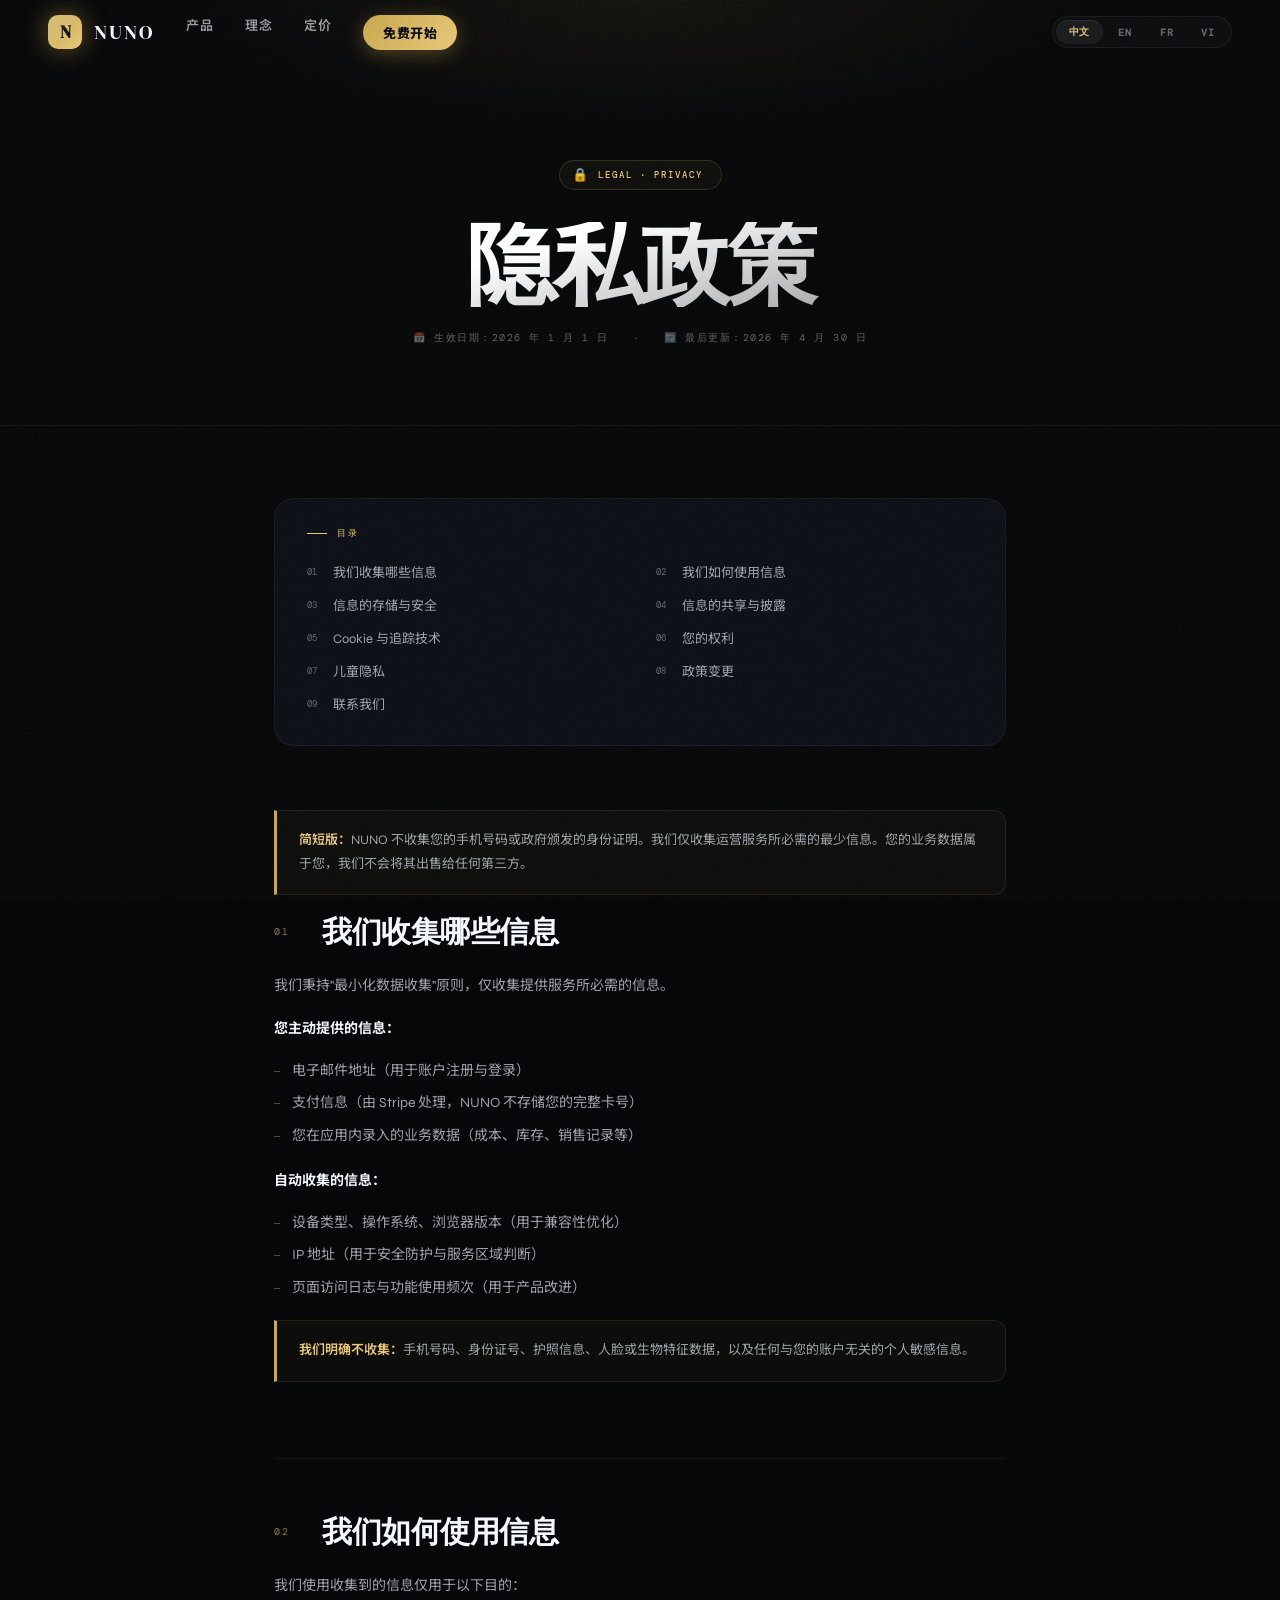
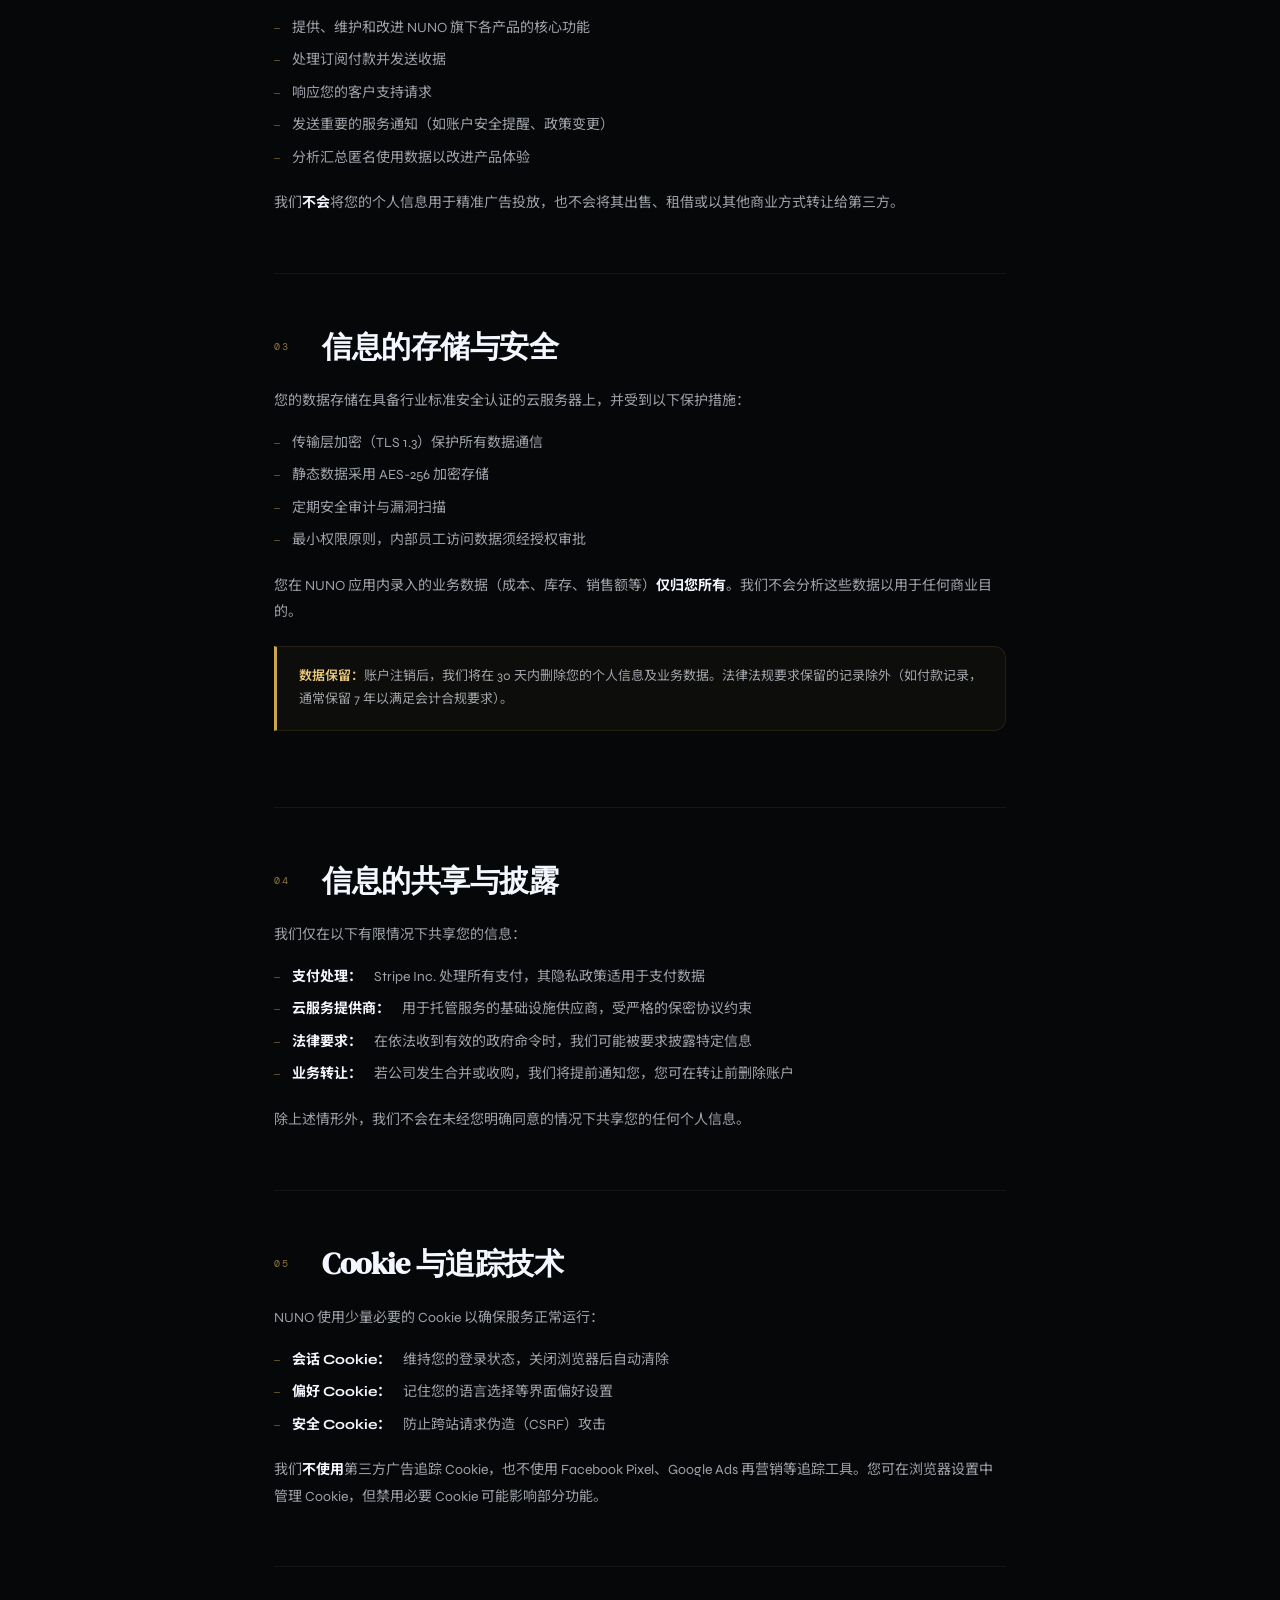
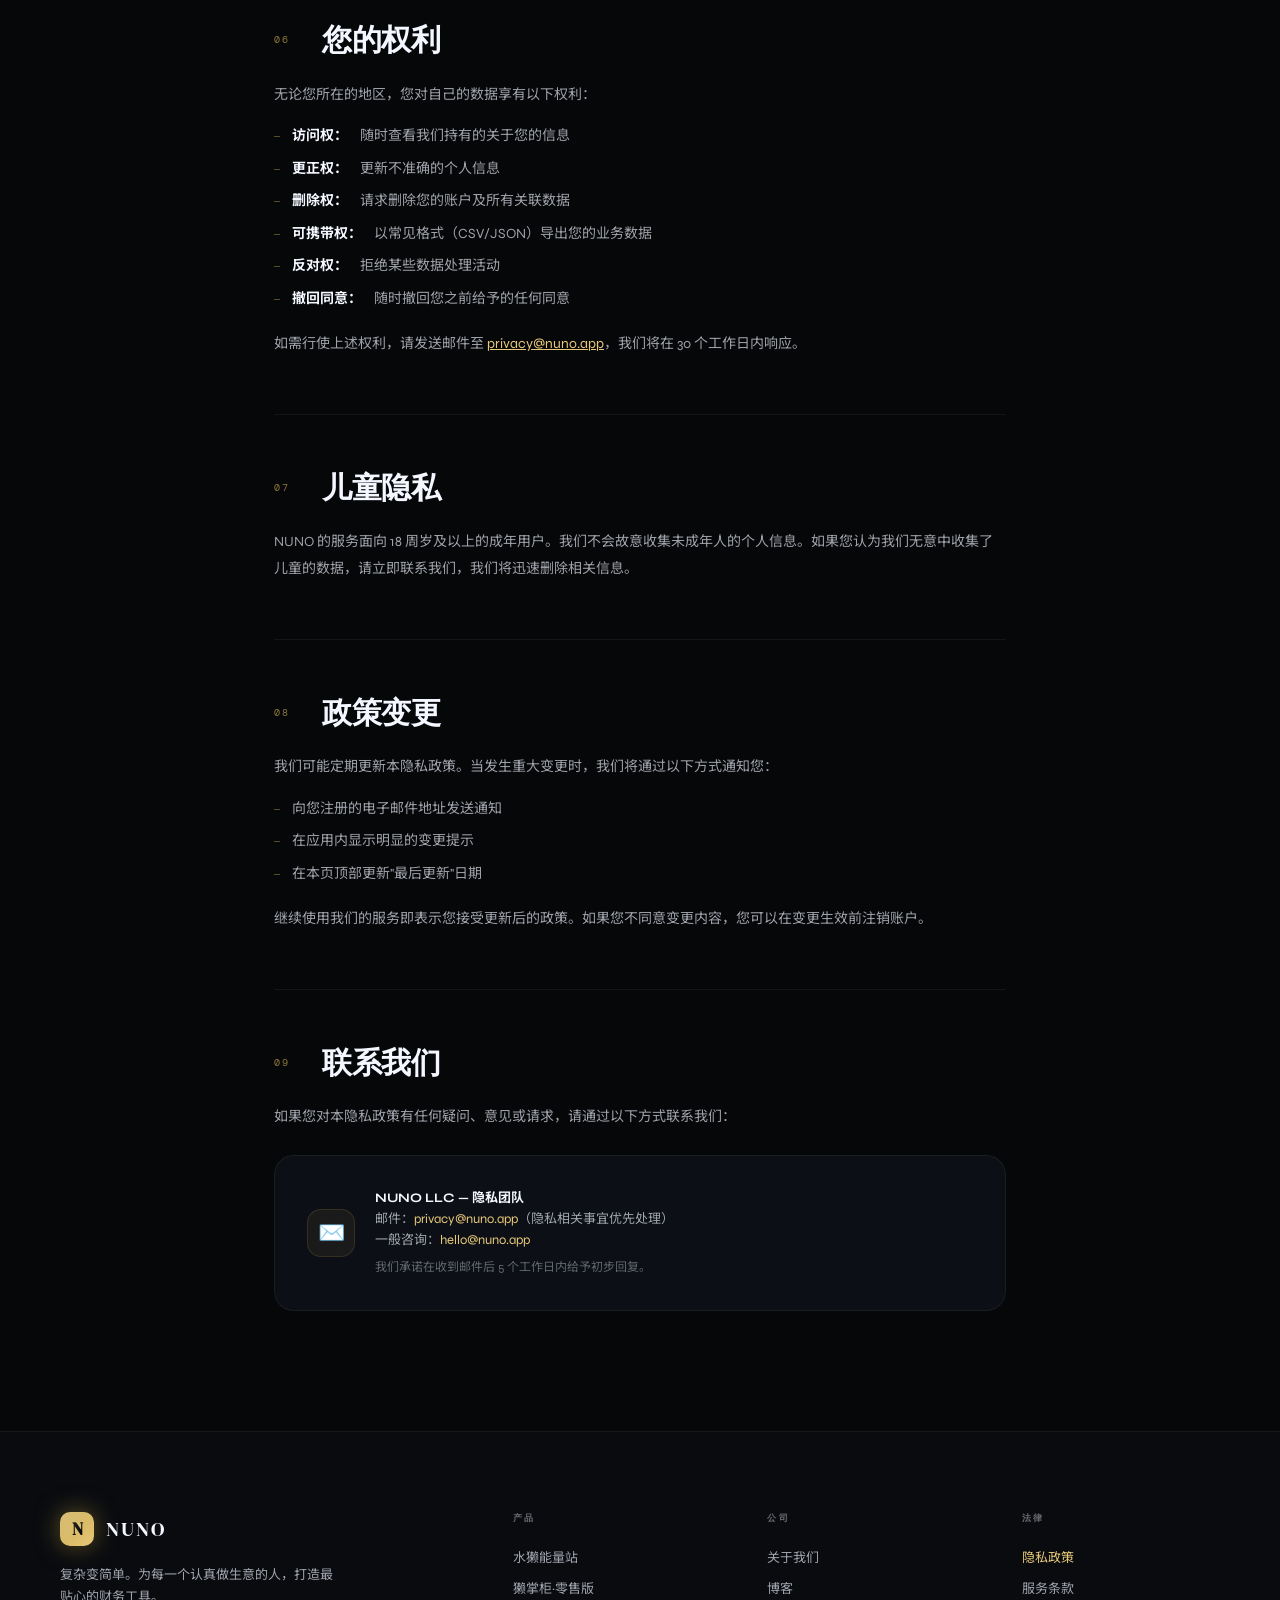
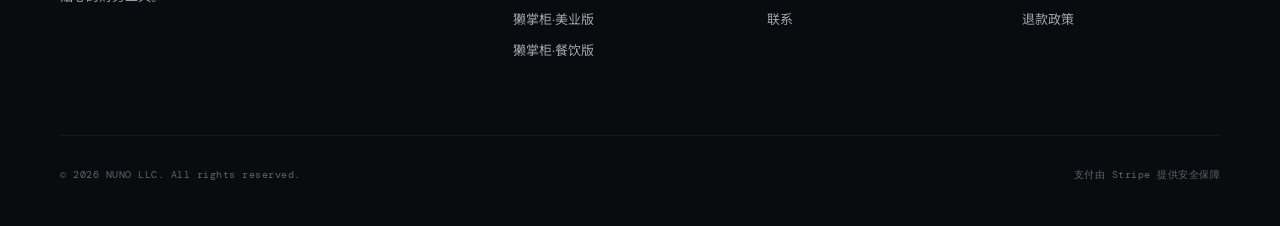
==== privacy.html @ 6b00a636 "Create privacy.html" ====
<!DOCTYPE html>
<html lang="zh">
<head>
<meta charset="UTF-8">
<meta name="viewport" content="width=device-width, initial-scale=1.0">
<title>隐私政策 — NUNO</title>
<link rel="preconnect" href="https://fonts.googleapis.com">
<link href="https://fonts.googleapis.com/css2?family=DM+Serif+Display:ital@0;1&family=DM+Mono:wght@300;400;500&family=Syne:wght@400;500;600;700;800&family=Noto+Sans+SC:wght@300;400;700&display=swap" rel="stylesheet">
<link rel="stylesheet" href="nuno.css">
<style>
/* ── 法律页专属样式 ── */
.legal-hero {
  padding: 160px 24px 80px;
  text-align: center;
  position: relative;
  overflow: hidden;
  border-bottom: 1px solid var(--border);
}
.legal-hero::before {
  content: '';
  position: absolute; inset: 0;
  background:
    radial-gradient(ellipse 60% 50% at 50% 0%, rgba(201,168,76,0.07) 0%, transparent 60%);
  pointer-events: none;
}
.legal-hero-grid {
  position: absolute; inset: 0;
  background-image:
    linear-gradient(rgba(255,255,255,0.010) 1px, transparent 1px),
    linear-gradient(90deg, rgba(255,255,255,0.010) 1px, transparent 1px);
  background-size: 72px 72px;
  mask-image: radial-gradient(ellipse 70% 80% at 50% 0%, black 0%, transparent 100%);
}
.legal-eyebrow {
  display: inline-flex; align-items: center; gap: 10px;
  border: 1px solid rgba(201,168,76,0.2);
  background: rgba(201,168,76,0.05);
  border-radius: 40px;
  padding: 6px 18px 6px 12px;
  margin-bottom: 32px;
  position: relative; z-index: 2;
  backdrop-filter: blur(12px);
}
.legal-eyebrow-icon {
  font-size: 13px;
}
.legal-eyebrow-text {
  font-family: var(--font-mono); font-size: 9px;
  font-weight: 500; letter-spacing: 2px;
  text-transform: uppercase; color: var(--gold2);
}
.legal-hero h1 {
  font-family: var(--font-display);
  font-size: clamp(48px, 7vw, 96px);
  line-height: 0.95; letter-spacing: -3px;
  margin-bottom: 24px;
  background: linear-gradient(165deg, #fff 40%, rgba(255,255,255,0.38));
  -webkit-background-clip: text;
  -webkit-text-fill-color: transparent;
  background-clip: text;
  position: relative; z-index: 2;
}
.legal-hero-meta {
  display: flex; align-items: center; justify-content: center; gap: 24px;
  font-family: var(--font-mono); font-size: 10px;
  color: var(--text3); letter-spacing: 1.5px;
  position: relative; z-index: 2;
}
.legal-hero-meta span { display: flex; align-items: center; gap: 6px; }

/* ── 内容区 ── */
.legal-body {
  max-width: 780px; margin: 0 auto;
  padding: 72px 24px 120px;
}

/* 目录 */
.toc {
  background: var(--bg3);
  border: 1px solid var(--border);
  border-radius: 20px;
  padding: 28px 32px;
  margin-bottom: 64px;
}
.toc-title {
  font-family: var(--font-mono); font-size: 9px;
  letter-spacing: 2px; text-transform: uppercase;
  color: var(--gold2); margin-bottom: 18px;
  display: flex; align-items: center; gap: 10px;
}
.toc-title::before {
  content: ''; width: 20px; height: 1px;
  background: var(--gold2);
}
.toc-list {
  list-style: none;
  display: grid; grid-template-columns: 1fr 1fr;
  gap: 6px 32px;
}
.toc-list li a {
  color: var(--text2); text-decoration: none;
  font-size: 13px; font-weight: 400;
  display: flex; align-items: center; gap: 8px;
  padding: 4px 0;
  transition: color 0.2s;
}
.toc-list li a:hover { color: var(--gold2); }
.toc-num {
  font-family: var(--font-mono); font-size: 9px;
  color: var(--text3); width: 18px; flex-shrink: 0;
}

/* 条款块 */
.legal-section {
  margin-bottom: 56px;
  padding-bottom: 56px;
  border-bottom: 1px solid var(--border);
}
.legal-section:last-child {
  border-bottom: none; margin-bottom: 0; padding-bottom: 0;
}
.legal-section-header {
  display: flex; align-items: flex-start; gap: 20px;
  margin-bottom: 24px;
}
.section-num {
  font-family: var(--font-mono); font-size: 10px;
  color: var(--gold); opacity: 0.7; letter-spacing: 2px;
  padding-top: 10px; flex-shrink: 0; width: 28px;
}
.legal-section h2 {
  font-family: var(--font-display);
  font-size: clamp(22px, 2.8vw, 30px);
  line-height: 1.15; color: var(--text);
  letter-spacing: -0.5px;
}
.legal-section p {
  font-size: 14px; color: var(--text2);
  line-height: 1.9; margin-bottom: 16px;
  font-weight: 400;
}
.legal-section p:last-child { margin-bottom: 0; }
.legal-section ul {
  list-style: none; margin: 14px 0 20px;
  display: flex; flex-direction: column; gap: 8px;
}
.legal-section ul li {
  font-size: 14px; color: var(--text2);
  line-height: 1.75;
  display: flex; align-items: flex-start; gap: 12px;
}
.legal-section ul li::before {
  content: '—'; color: var(--gold); opacity: 0.55;
  font-family: var(--font-mono); font-size: 10px;
  flex-shrink: 0; margin-top: 4px;
}

/* 高亮块 */
.legal-highlight {
  background: rgba(201,168,76,0.04);
  border: 1px solid rgba(201,168,76,0.12);
  border-left: 3px solid var(--gold);
  border-radius: 0 12px 12px 0;
  padding: 18px 22px;
  margin: 20px 0;
}
.legal-highlight p {
  font-size: 13px; color: var(--text2);
  line-height: 1.8; margin: 0;
}
.legal-highlight strong { color: var(--gold2); font-weight: 600; }

/* 联系块 */
.legal-contact-card {
  background: var(--bg3);
  border: 1px solid var(--border);
  border-radius: 20px;
  padding: 32px;
  margin-top: 24px;
  display: flex; align-items: center; gap: 20px;
}
.legal-contact-icon {
  width: 48px; height: 48px; border-radius: 14px;
  background: rgba(201,168,76,0.08);
  border: 1px solid rgba(201,168,76,0.15);
  display: flex; align-items: center; justify-content: center;
  font-size: 22px; flex-shrink: 0;
}
.legal-contact-info p { font-size: 13px; color: var(--text2); line-height: 1.6; margin: 0; }
.legal-contact-info a { color: var(--gold2); text-decoration: none; }
.legal-contact-info a:hover { text-decoration: underline; }

@media (max-width: 600px) {
  .toc-list { grid-template-columns: 1fr; }
  .legal-contact-card { flex-direction: column; }
}
</style>
</head>
<body>

<div class="cursor" id="cursor"></div>
<div class="cursor-ring" id="cursorRing"></div>
<div class="scroll-line" id="scrollLine"></div>

<!-- NAV -->
<nav class="nav" id="mainNav">
  <a href="index.html" class="nav-logo">
    <div class="nav-logo-mark">N</div>
    <span class="nav-logo-text">NUNO</span>
  </a>
  <div class="nav-links">
    <a href="index.html#apps">产品</a>
    <a href="index.html#why">理念</a>
    <a href="index.html#pricing">定价</a>
    <a href="index.html#pricing" class="nav-cta-link">免费开始</a>
  </div>
  <div class="lang-switcher">
    <button class="lang-btn active" onclick="setLang('zh')">中文</button>
    <button class="lang-btn" onclick="setLang('en')">EN</button>
    <button class="lang-btn" onclick="setLang('fr')">FR</button>
    <button class="lang-btn" onclick="setLang('vi')">VI</button>
  </div>
</nav>

<!-- HERO -->
<div class="legal-hero">
  <div class="legal-hero-grid"></div>
  <div class="legal-eyebrow">
    <span class="legal-eyebrow-icon">🔒</span>
    <span class="legal-eyebrow-text">Legal · Privacy</span>
  </div>
  <h1>隐私政策</h1>
  <div class="legal-hero-meta">
    <span>📅 生效日期：2026 年 1 月 1 日</span>
    <span>·</span>
    <span>🔄 最后更新：2026 年 4 月 30 日</span>
  </div>
</div>

<!-- BODY -->
<div class="legal-body">

  <!-- TOC -->
  <div class="toc">
    <div class="toc-title">目录</div>
    <ol class="toc-list">
      <li><a href="#s1"><span class="toc-num">01</span>我们收集哪些信息</a></li>
      <li><a href="#s2"><span class="toc-num">02</span>我们如何使用信息</a></li>
      <li><a href="#s3"><span class="toc-num">03</span>信息的存储与安全</a></li>
      <li><a href="#s4"><span class="toc-num">04</span>信息的共享与披露</a></li>
      <li><a href="#s5"><span class="toc-num">05</span>Cookie 与追踪技术</a></li>
      <li><a href="#s6"><span class="toc-num">06</span>您的权利</a></li>
      <li><a href="#s7"><span class="toc-num">07</span>儿童隐私</a></li>
      <li><a href="#s8"><span class="toc-num">08</span>政策变更</a></li>
      <li><a href="#s9"><span class="toc-num">09</span>联系我们</a></li>
    </ol>
  </div>

  <div class="legal-highlight">
    <p><strong>简短版：</strong>NUNO 不收集您的手机号码或政府颁发的身份证明。我们仅收集运营服务所必需的最少信息。您的业务数据属于您，我们不会将其出售给任何第三方。</p>
  </div>

  <!-- 1 -->
  <div class="legal-section" id="s1">
    <div class="legal-section-header">
      <span class="section-num">01</span>
      <h2>我们收集哪些信息</h2>
    </div>
    <p>我们秉持"最小化数据收集"原则，仅收集提供服务所必需的信息。</p>
    <p><strong style="color:var(--text);">您主动提供的信息：</strong></p>
    <ul>
      <li>电子邮件地址（用于账户注册与登录）</li>
      <li>支付信息（由 Stripe 处理，NUNO 不存储您的完整卡号）</li>
      <li>您在应用内录入的业务数据（成本、库存、销售记录等）</li>
    </ul>
    <p><strong style="color:var(--text);">自动收集的信息：</strong></p>
    <ul>
      <li>设备类型、操作系统、浏览器版本（用于兼容性优化）</li>
      <li>IP 地址（用于安全防护与服务区域判断）</li>
      <li>页面访问日志与功能使用频次（用于产品改进）</li>
    </ul>
    <div class="legal-highlight">
      <p><strong>我们明确不收集：</strong>手机号码、身份证号、护照信息、人脸或生物特征数据，以及任何与您的账户无关的个人敏感信息。</p>
    </div>
  </div>

  <!-- 2 -->
  <div class="legal-section" id="s2">
    <div class="legal-section-header">
      <span class="section-num">02</span>
      <h2>我们如何使用信息</h2>
    </div>
    <p>我们使用收集到的信息仅用于以下目的：</p>
    <ul>
      <li>提供、维护和改进 NUNO 旗下各产品的核心功能</li>
      <li>处理订阅付款并发送收据</li>
      <li>响应您的客户支持请求</li>
      <li>发送重要的服务通知（如账户安全提醒、政策变更）</li>
      <li>分析汇总匿名使用数据以改进产品体验</li>
    </ul>
    <p>我们<strong style="color:var(--text);">不会</strong>将您的个人信息用于精准广告投放，也不会将其出售、租借或以其他商业方式转让给第三方。</p>
  </div>

  <!-- 3 -->
  <div class="legal-section" id="s3">
    <div class="legal-section-header">
      <span class="section-num">03</span>
      <h2>信息的存储与安全</h2>
    </div>
    <p>您的数据存储在具备行业标准安全认证的云服务器上，并受到以下保护措施：</p>
    <ul>
      <li>传输层加密（TLS 1.3）保护所有数据通信</li>
      <li>静态数据采用 AES-256 加密存储</li>
      <li>定期安全审计与漏洞扫描</li>
      <li>最小权限原则，内部员工访问数据须经授权审批</li>
    </ul>
    <p>您在 NUNO 应用内录入的业务数据（成本、库存、销售额等）<strong style="color:var(--text);">仅归您所有</strong>。我们不会分析这些数据以用于任何商业目的。</p>
    <div class="legal-highlight">
      <p><strong>数据保留：</strong>账户注销后，我们将在 30 天内删除您的个人信息及业务数据。法律法规要求保留的记录除外（如付款记录，通常保留 7 年以满足会计合规要求）。</p>
    </div>
  </div>

  <!-- 4 -->
  <div class="legal-section" id="s4">
    <div class="legal-section-header">
      <span class="section-num">04</span>
      <h2>信息的共享与披露</h2>
    </div>
    <p>我们仅在以下有限情况下共享您的信息：</p>
    <ul>
      <li><strong style="color:var(--text);">支付处理：</strong>Stripe Inc. 处理所有支付，其隐私政策适用于支付数据</li>
      <li><strong style="color:var(--text);">云服务提供商：</strong>用于托管服务的基础设施供应商，受严格的保密协议约束</li>
      <li><strong style="color:var(--text);">法律要求：</strong>在依法收到有效的政府命令时，我们可能被要求披露特定信息</li>
      <li><strong style="color:var(--text);">业务转让：</strong>若公司发生合并或收购，我们将提前通知您，您可在转让前删除账户</li>
    </ul>
    <p>除上述情形外，我们不会在未经您明确同意的情况下共享您的任何个人信息。</p>
  </div>

  <!-- 5 -->
  <div class="legal-section" id="s5">
    <div class="legal-section-header">
      <span class="section-num">05</span>
      <h2>Cookie 与追踪技术</h2>
    </div>
    <p>NUNO 使用少量必要的 Cookie 以确保服务正常运行：</p>
    <ul>
      <li><strong style="color:var(--text);">会话 Cookie：</strong>维持您的登录状态，关闭浏览器后自动清除</li>
      <li><strong style="color:var(--text);">偏好 Cookie：</strong>记住您的语言选择等界面偏好设置</li>
      <li><strong style="color:var(--text);">安全 Cookie：</strong>防止跨站请求伪造（CSRF）攻击</li>
    </ul>
    <p>我们<strong style="color:var(--text);">不使用</strong>第三方广告追踪 Cookie，也不使用 Facebook Pixel、Google Ads 再营销等追踪工具。您可在浏览器设置中管理 Cookie，但禁用必要 Cookie 可能影响部分功能。</p>
  </div>

  <!-- 6 -->
  <div class="legal-section" id="s6">
    <div class="legal-section-header">
      <span class="section-num">06</span>
      <h2>您的权利</h2>
    </div>
    <p>无论您所在的地区，您对自己的数据享有以下权利：</p>
    <ul>
      <li><strong style="color:var(--text);">访问权：</strong>随时查看我们持有的关于您的信息</li>
      <li><strong style="color:var(--text);">更正权：</strong>更新不准确的个人信息</li>
      <li><strong style="color:var(--text);">删除权：</strong>请求删除您的账户及所有关联数据</li>
      <li><strong style="color:var(--text);">可携带权：</strong>以常见格式（CSV/JSON）导出您的业务数据</li>
      <li><strong style="color:var(--text);">反对权：</strong>拒绝某些数据处理活动</li>
      <li><strong style="color:var(--text);">撤回同意：</strong>随时撤回您之前给予的任何同意</li>
    </ul>
    <p>如需行使上述权利，请发送邮件至 <a href="mailto:privacy@nuno.app" style="color:var(--gold2);">privacy@nuno.app</a>，我们将在 30 个工作日内响应。</p>
  </div>

  <!-- 7 -->
  <div class="legal-section" id="s7">
    <div class="legal-section-header">
      <span class="section-num">07</span>
      <h2>儿童隐私</h2>
    </div>
    <p>NUNO 的服务面向 18 周岁及以上的成年用户。我们不会故意收集未成年人的个人信息。如果您认为我们无意中收集了儿童的数据，请立即联系我们，我们将迅速删除相关信息。</p>
  </div>

  <!-- 8 -->
  <div class="legal-section" id="s8">
    <div class="legal-section-header">
      <span class="section-num">08</span>
      <h2>政策变更</h2>
    </div>
    <p>我们可能定期更新本隐私政策。当发生重大变更时，我们将通过以下方式通知您：</p>
    <ul>
      <li>向您注册的电子邮件地址发送通知</li>
      <li>在应用内显示明显的变更提示</li>
      <li>在本页顶部更新"最后更新"日期</li>
    </ul>
    <p>继续使用我们的服务即表示您接受更新后的政策。如果您不同意变更内容，您可以在变更生效前注销账户。</p>
  </div>

  <!-- 9 -->
  <div class="legal-section" id="s9">
    <div class="legal-section-header">
      <span class="section-num">09</span>
      <h2>联系我们</h2>
    </div>
    <p>如果您对本隐私政策有任何疑问、意见或请求，请通过以下方式联系我们：</p>
    <div class="legal-contact-card">
      <div class="legal-contact-icon">✉️</div>
      <div class="legal-contact-info">
        <p><strong style="color:var(--text);">NUNO LLC — 隐私团队</strong></p>
        <p>邮件：<a href="mailto:privacy@nuno.app">privacy@nuno.app</a>（隐私相关事宜优先处理）</p>
        <p>一般咨询：<a href="mailto:hello@nuno.app">hello@nuno.app</a></p>
        <p style="color:var(--text3);font-size:12px;margin-top:8px;">我们承诺在收到邮件后 5 个工作日内给予初步回复。</p>
      </div>
    </div>
  </div>

</div>

<!-- FOOTER -->
<footer>
  <div class="footer-inner">
    <div class="footer-top">
      <div>
        <a href="index.html" class="nav-logo" style="text-decoration:none;">
          <div class="nav-logo-mark">N</div>
          <span class="nav-logo-text">NUNO</span>
        </a>
        <p class="footer-brand-desc">复杂变简单。为每一个认真做生意的人，打造最贴心的财务工具。</p>
      </div>
      <div class="footer-col">
        <h5>产品</h5>
        <a href="#">水獭能量站</a>
        <a href="#">獭掌柜·零售版</a>
        <a href="#">獭掌柜·美业版</a>
        <a href="#">獭掌柜·餐饮版</a>
      </div>
      <div class="footer-col">
        <h5>公司</h5>
        <a href="#">关于我们</a>
        <a href="#">博客</a>
        <a href="#">联系</a>
      </div>
      <div class="footer-col">
        <h5>法律</h5>
        <a href="privacy.html" style="color:var(--gold2);">隐私政策</a>
        <a href="terms.html">服务条款</a>
        <a href="refund.html">退款政策</a>
      </div>
    </div>
    <div class="footer-bottom">
      <span>© 2026 NUNO LLC. All rights reserved.</span>
      <span>支付由 Stripe 提供安全保障</span>
    </div>
  </div>
</footer>

<script src="nuno.js"></script>
</body>
</html>
---- nuno.css ----
/* ═══════════════════════════════════════════════════════
   NUNO — 共享样式表 (nuno.css)
   引用方式: <link rel="stylesheet" href="nuno.css">
═══════════════════════════════════════════════════════ */

/* ─── TOKENS ─── */
:root {
  --bg:      #060709;
  --bg2:     #090B0F;
  --bg3:     #0C0F16;
  --glass:   rgba(255,255,255,0.025);
  --glass2:  rgba(255,255,255,0.055);
  --border:  rgba(255,255,255,0.055);
  --border2: rgba(255,255,255,0.11);
  --text:    #F4F7FF;
  --text2:   rgba(240,244,255,0.65);
  --text3:   rgba(240,244,255,0.38);

  --gold:    #C9A84C;
  --gold2:   #E8C97A;
  --gold3:   #F5DFA0;
  --gold-glow: rgba(201,168,76,0.18);

  --blue:    #3B82F6;
  --blue2:   #60A5FA;
  --teal:    #2DD4BF;
  --green:   #4ADE80;
  --violet:  #A78BFA;
  --orange:  #FB923C;
  --rose:    #F472B6;

  --font-display: 'DM Serif Display', Georgia, serif;
  --font-sans: 'Syne', 'Noto Sans SC', sans-serif;
  --font-mono: 'DM Mono', monospace;

  --ease-spring: cubic-bezier(0.34, 1.56, 0.64, 1);
  --ease-smooth: cubic-bezier(0.22, 1, 0.36, 1);
}

/* ─── RESET ─── */
*, *::before, *::after { box-sizing: border-box; margin: 0; padding: 0; }
html { scroll-behavior: smooth; overflow-x: hidden; }

body {
  background: var(--bg);
  color: var(--text);
  font-family: var(--font-sans);
  overflow-x: hidden;
  -webkit-font-smoothing: antialiased;
  cursor: none;
}

::selection { background: rgba(201,168,76,0.25); color: var(--text); }

/* ─── CUSTOM CURSOR ─── */
.cursor {
  width: 10px; height: 10px;
  background: var(--gold2);
  border-radius: 50%;
  position: fixed;
  top: 0; left: 0;
  pointer-events: none;
  z-index: 99999;
  transform: translate(-50%,-50%);
  transition: width 0.2s, height 0.2s, background 0.2s, opacity 0.2s;
  box-shadow: 0 0 8px rgba(232,201,122,0.6);
}
.cursor-ring {
  width: 40px; height: 40px;
  border: 1px solid rgba(201,168,76,0.4);
  border-radius: 50%;
  position: fixed;
  top: 0; left: 0;
  pointer-events: none;
  z-index: 99998;
  transform: translate(-50%,-50%);
  transition: width 0.4s var(--ease-smooth), height 0.4s var(--ease-smooth), border-color 0.3s, transform 0.12s linear;
}
body:has(a:hover) .cursor { width: 18px; height: 18px; background: var(--gold3); }
body:has(a:hover) .cursor-ring { width: 56px; height: 56px; border-color: rgba(201,168,76,0.6); }
body:has(.btn-gold:hover) .cursor { background: #07080C; }

/* ─── GRAIN OVERLAY ─── */
body::before {
  content: '';
  position: fixed; inset: 0;
  background-image: url("data:image/svg+xml,%3Csvg viewBox='0 0 512 512' xmlns='http://www.w3.org/2000/svg'%3E%3Cfilter id='n'%3E%3CfeTurbulence type='fractalNoise' baseFrequency='0.75' numOctaves='4' stitchTiles='stitch'/%3E%3C/filter%3E%3Crect width='100%25' height='100%25' filter='url(%23n)' opacity='0.035'/%3E%3C/svg%3E");
  pointer-events: none;
  z-index: 9999;
}

/* ─── SCROLL PROGRESS ─── */
.scroll-line {
  position: fixed;
  top: 0; left: 0;
  height: 2px;
  background: linear-gradient(90deg, var(--gold), var(--gold2), var(--gold3));
  z-index: 9998;
  transform-origin: left;
  transform: scaleX(0);
  transition: transform 0.1s linear;
  box-shadow: 0 0 8px var(--gold);
}

/* ═══════════════════════════════════════════════════════
   NAV
═══════════════════════════════════════════════════════ */
.nav {
  position: fixed;
  top: 0; left: 0; right: 0;
  z-index: 500;
  height: 64px;
  display: flex;
  align-items: center;
  padding: 0 48px;
  gap: 32px;
  transition: background 0.4s, border-color 0.4s, backdrop-filter 0.4s;
}
.nav.scrolled {
  background: rgba(6,7,9,0.85);
  backdrop-filter: blur(32px) saturate(200%);
  border-bottom: 1px solid var(--border);
}

.nav-logo {
  display: flex; align-items: center; gap: 12px;
  text-decoration: none; flex-shrink: 0;
}
.nav-logo-mark {
  width: 34px; height: 34px;
  background: linear-gradient(135deg, var(--gold), var(--gold2));
  border-radius: 10px;
  display: flex; align-items: center; justify-content: center;
  font-family: var(--font-display);
  font-size: 17px; color: #06080C; font-weight: 900;
  box-shadow: 0 0 24px rgba(201,168,76,0.5), 0 4px 12px rgba(0,0,0,0.4);
  position: relative;
  overflow: hidden;
}
.nav-logo-mark::after {
  content: '';
  position: absolute; inset: 0;
  background: linear-gradient(135deg, rgba(255,255,255,0.25) 0%, transparent 60%);
}
.nav-logo-text {
  font-family: var(--font-display);
  font-size: 20px; color: var(--text);
  letter-spacing: 2px;
}

.nav-links {
  display: flex; gap: 32px; flex: 1;
}
.nav-links a {
  color: rgba(244,247,255,0.62); text-decoration: none;
  font-size: 13px; font-weight: 600;
  letter-spacing: 0.5px;
  transition: color 0.2s;
  position: relative;
}
.nav-links a::after {
  content: '';
  position: absolute; bottom: -2px; left: 0; right: 0;
  height: 1px;
  background: var(--gold2);
  transform: scaleX(0);
  transform-origin: left;
  transition: transform 0.3s var(--ease-smooth);
}
.nav-links a:hover { color: var(--text); }
.nav-links a:hover::after { transform: scaleX(1); }

.nav-cta-link {
  background: linear-gradient(135deg, var(--gold), var(--gold2)) !important;
  color: #06080C !important;
  padding: 8px 20px !important;
  border-radius: 24px;
  font-weight: 800 !important;
  box-shadow: 0 4px 20px rgba(201,168,76,0.35);
}
.nav-cta-link::after { display: none !important; }

.lang-switcher {
  display: flex; gap: 2px;
  background: var(--glass);
  border: 1px solid var(--border);
  border-radius: 28px;
  padding: 3px;
}
.lang-btn {
  background: transparent; border: none;
  color: var(--text3); font-size: 10px; font-weight: 700;
  padding: 5px 13px; border-radius: 20px;
  cursor: none; transition: all 0.25s;
  font-family: var(--font-mono); letter-spacing: 0.8px;
}
.lang-btn:hover { color: var(--text2); }
.lang-btn.active {
  background: var(--glass2); color: var(--gold2);
  box-shadow: inset 0 1px 0 rgba(255,255,255,0.07);
}

/* ═══════════════════════════════════════════════════════
   HERO
═══════════════════════════════════════════════════════ */
.hero {
  min-height: 100vh;
  display: flex; flex-direction: column;
  align-items: center; justify-content: center;
  text-align: center;
  padding: 160px 24px 120px;
  position: relative; overflow: hidden;
}

.hero-bg-mesh {
  position: absolute; inset: 0;
  width: 100%; height: 100%;
  background:
    radial-gradient(ellipse 55% 45% at 30% 25%, rgba(201,168,76,0.09) 0%, transparent 55%),
    radial-gradient(ellipse 50% 50% at 72% 75%, rgba(59,130,246,0.07) 0%, transparent 55%),
    radial-gradient(ellipse 40% 55% at 78% 28%, rgba(167,139,250,0.06) 0%, transparent 50%),
    radial-gradient(ellipse 60% 40% at 18% 68%, rgba(45,212,191,0.05) 0%, transparent 50%);
  animation: meshDrift 20s ease-in-out infinite alternate;
  pointer-events: none;
}
@keyframes meshDrift {
  0%   { transform: translate(0, 0) rotate(0deg); }
  33%  { transform: translate(2%, 1.5%) rotate(0.5deg); }
  66%  { transform: translate(-1.5%, 2%) rotate(-0.3deg); }
  100% { transform: translate(1%, -1%) rotate(0.4deg); }
}

.hero::after {
  content: '';
  position: absolute; inset: 0;
  background-image:
    linear-gradient(rgba(255,255,255,0.012) 1px, transparent 1px),
    linear-gradient(90deg, rgba(255,255,255,0.012) 1px, transparent 1px);
  background-size: 72px 72px;
  mask-image: radial-gradient(ellipse 70% 70% at 50% 50%, black 0%, transparent 100%);
  pointer-events: none;
}

#particleCanvas {
  position: absolute; inset: 0;
  width: 100%; height: 100%;
  pointer-events: none;
  opacity: 0.85;
}

.hero-eyebrow {
  display: inline-flex; align-items: center; gap: 10px;
  border: 1px solid rgba(201,168,76,0.2);
  background: rgba(201,168,76,0.05);
  border-radius: 40px;
  padding: 7px 20px 7px 12px;
  margin-bottom: 44px;
  position: relative; z-index: 2;
  animation: fadeSlideUp 1s var(--ease-smooth) both;
  backdrop-filter: blur(12px);
}
.eyebrow-dot {
  width: 6px; height: 6px;
  background: var(--gold); border-radius: 50%;
  animation: pulse 2.5s ease-in-out infinite;
  box-shadow: 0 0 0 0 rgba(201,168,76,0.5);
}
@keyframes pulse {
  0%, 100% { box-shadow: 0 0 0 0 rgba(201,168,76,0.5); }
  50% { box-shadow: 0 0 0 5px rgba(201,168,76,0); }
}
.eyebrow-text {
  font-family: var(--font-mono); font-size: 10px;
  font-weight: 500; letter-spacing: 2px;
  text-transform: uppercase; color: var(--gold2);
}

.hero-h1 {
  font-family: var(--font-display);
  font-size: clamp(64px, 10vw, 128px);
  line-height: 0.95;
  letter-spacing: -3px;
  max-width: 960px;
  margin-bottom: 32px;
  position: relative; z-index: 2;
}
.hero-h1 .line-plain {
  display: block;
  background: linear-gradient(175deg, #fff 30%, rgba(255,255,255,0.35));
  -webkit-background-clip: text;
  -webkit-text-fill-color: transparent;
  background-clip: text;
  animation: fadeSlideUp 1s 0.1s var(--ease-smooth) both;
}
.hero-h1 .line-gold {
  display: block;
  background: linear-gradient(135deg, var(--gold) 0%, var(--gold2) 45%, var(--gold3) 80%, #fff 100%);
  -webkit-background-clip: text;
  -webkit-text-fill-color: transparent;
  background-clip: text;
  font-style: italic;
  animation: fadeSlideUp 1s 0.2s var(--ease-smooth) both;
  position: relative;
}
.hero-h1 .line-gold::after {
  content: attr(data-text);
  position: absolute; inset: 0;
  background: linear-gradient(105deg, transparent 30%, rgba(255,255,255,0.6) 50%, transparent 70%);
  -webkit-background-clip: text;
  -webkit-text-fill-color: transparent;
  background-clip: text;
  background-size: 200% 100%;
  animation: shimmer 4s 2s ease-in-out infinite;
}
@keyframes shimmer {
  0% { background-position: -100% 0; }
  100% { background-position: 200% 0; }
}

@keyframes fadeSlideUp {
  from { opacity: 0; transform: translateY(48px); }
  to   { opacity: 1; transform: none; }
}

.hero-sub {
  font-size: clamp(15px, 1.8vw, 18px);
  color: var(--text2); max-width: 540px;
  line-height: 1.85; margin-bottom: 56px;
  font-weight: 400; position: relative; z-index: 2;
  animation: fadeSlideUp 1s 0.3s var(--ease-smooth) both;
}

.hero-ctas {
  display: flex; gap: 12px; flex-wrap: wrap;
  justify-content: center; margin-bottom: 100px;
  position: relative; z-index: 2;
  animation: fadeSlideUp 1s 0.4s var(--ease-smooth) both;
}

/* ─── MAGNETIC BUTTON WRAPPER ─── */
.btn-magnetic {
  display: inline-block;
  position: relative;
}

/* ─── BUTTONS ─── */
.btn-gold {
  background: linear-gradient(135deg, var(--gold) 0%, var(--gold2) 60%, var(--gold3) 100%);
  color: #060709; border: none;
  padding: 16px 36px; border-radius: 40px;
  font-size: 14px; font-weight: 800;
  cursor: none; font-family: var(--font-sans);
  text-decoration: none;
  display: inline-flex; align-items: center; gap: 8px;
  letter-spacing: 0.5px;
  box-shadow:
    0 8px 32px rgba(201,168,76,0.35),
    0 2px 8px rgba(0,0,0,0.4),
    inset 0 1px 0 rgba(255,255,255,0.35);
  position: relative; overflow: hidden;
  transition: transform 0.2s var(--ease-spring), box-shadow 0.2s;
}
.btn-gold::before {
  content: '';
  position: absolute; inset: 0;
  background: linear-gradient(135deg, rgba(255,255,255,0.2) 0%, transparent 60%);
  opacity: 0;
  transition: opacity 0.3s;
}
.btn-gold:hover {
  transform: translateY(-3px) scale(1.02);
  box-shadow: 0 16px 48px rgba(201,168,76,0.5), 0 4px 12px rgba(0,0,0,0.4), inset 0 1px 0 rgba(255,255,255,0.35);
}
.btn-gold:hover::before { opacity: 1; }

.btn-ghost {
  background: var(--glass);
  color: var(--text); border: 1px solid var(--border2);
  padding: 16px 36px; border-radius: 40px;
  font-size: 14px; font-weight: 600;
  cursor: none; font-family: var(--font-sans);
  text-decoration: none;
  display: inline-flex; align-items: center; gap: 8px;
  transition: background 0.25s, border-color 0.25s, transform 0.2s var(--ease-spring);
  backdrop-filter: blur(16px);
  position: relative; overflow: hidden;
}
.btn-ghost::before {
  content: '';
  position: absolute; inset: 0;
  background: linear-gradient(135deg, rgba(201,168,76,0.08), transparent 60%);
  opacity: 0;
  transition: opacity 0.3s;
}
.btn-ghost:hover {
  background: var(--glass2);
  border-color: rgba(201,168,76,0.25);
  transform: translateY(-2px);
}
.btn-ghost:hover::before { opacity: 1; }

/* ═══════════════════════════════════════════════════════
   HERO CARD DECK
═══════════════════════════════════════════════════════ */
.card-deck-section {
  position: relative; z-index: 2;
  width: 100%; max-width: 500px;
  margin: 0 auto;
  animation: fadeSlideUp 1s 0.55s var(--ease-smooth) both;
}
.card-deck-viewport {
  position: relative; height: 290px;
  perspective: 1400px;
  cursor: none;
}
.preview-card {
  position: absolute; width: 100%;
  border-radius: 28px; overflow: hidden;
  border: 1px solid var(--border2);
  transition: transform 0.55s var(--ease-spring), opacity 0.45s ease, filter 0.45s ease;
  will-change: transform; backface-visibility: hidden;
}
.preview-card:nth-child(3) {
  transform: translateY(30px) scale(0.88) rotateX(5deg); z-index: 1; opacity: 0.4; filter: blur(1px);
}
.preview-card:nth-child(2) {
  transform: translateY(15px) scale(0.94) rotateX(2.5deg); z-index: 2; opacity: 0.7;
}
.preview-card:nth-child(1) {
  transform: translateY(0) scale(1); z-index: 3; opacity: 1;
}
.preview-card-inner {
  padding: 28px 28px 24px;
  height: 260px;
  display: flex; flex-direction: column; gap: 16px;
  position: relative; overflow: hidden;
}
.preview-card-inner::before {
  content: '';
  position: absolute;
  top: 0; left: 28px; right: 28px;
  height: 1px;
  opacity: 0.5;
}
.card-station .preview-card-inner::before { background: linear-gradient(90deg, transparent, #60A5FA, transparent); }
.card-retail  .preview-card-inner::before { background: linear-gradient(90deg, transparent, #4ADE80, transparent); }
.card-beauty  .preview-card-inner::before { background: linear-gradient(90deg, transparent, #A78BFA, transparent); }
.card-food    .preview-card-inner::before { background: linear-gradient(90deg, transparent, #FB923C, transparent); }

.card-station { background: linear-gradient(145deg, #060F22 0%, #0C1E40 55%, #07132C 100%); }
.card-retail  { background: linear-gradient(145deg, #061508 0%, #0E2B12 55%, #071208 100%); }
.card-beauty  { background: linear-gradient(145deg, #100620 0%, #1E0A38 55%, #0C0418 100%); }
.card-food    { background: linear-gradient(145deg, #160A04 0%, #2C1408 55%, #120804 100%); }

.card-top-row {
  display: flex; align-items: center; justify-content: space-between;
}
.card-icon {
  width: 46px; height: 46px; border-radius: 14px;
  display: flex; align-items: center; justify-content: center;
  font-family: var(--font-display); font-size: 20px;
  color: #06080C; font-weight: 900;
}
.icon-station { background: linear-gradient(135deg, #60A5FA, #2563EB); box-shadow: 0 4px 20px rgba(96,165,250,0.4); }
.icon-retail  { background: linear-gradient(135deg, #4ADE80, #16A34A); box-shadow: 0 4px 20px rgba(74,222,128,0.4); }
.icon-beauty  { background: linear-gradient(135deg, #A78BFA, #7C3AED); box-shadow: 0 4px 20px rgba(167,139,250,0.4); }
.icon-food    { background: linear-gradient(135deg, #FB923C, #C2410C); box-shadow: 0 4px 20px rgba(251,146,60,0.4); }

.card-badge-pill {
  font-family: var(--font-mono); font-size: 9px;
  letter-spacing: 1.2px; padding: 4px 14px;
  border-radius: 24px; font-weight: 500; border: 1px solid;
}
.pill-blue   { color: #93C5FD; border-color: rgba(147,197,253,0.25); background: rgba(96,165,250,0.08); }
.pill-green  { color: #86EFAC; border-color: rgba(134,239,172,0.25); background: rgba(74,222,128,0.08); }
.pill-violet { color: #C4B5FD; border-color: rgba(196,181,253,0.25); background: rgba(167,139,250,0.08); }
.pill-orange { color: #FDBA74; border-color: rgba(253,186,116,0.25); background: rgba(251,146,60,0.08); }

.card-metric-label {
  font-family: var(--font-mono); font-size: 9px;
  letter-spacing: 1.5px; text-transform: uppercase; color: rgba(240,244,255,0.45);
}
.card-metric-value {
  font-family: var(--font-display);
  font-size: 46px; line-height: 1; letter-spacing: -2.5px;
}
.val-blue   { color: #93C5FD; }
.val-green  { color: #86EFAC; }
.val-violet { color: #C4B5FD; }
.val-orange { color: #FDBA74; }

@keyframes countUp {
  from { opacity: 0; transform: translateY(12px); }
  to   { opacity: 1; transform: none; }
}
.preview-card:first-child .card-metric-value { animation: countUp 0.5s 0.8s var(--ease-smooth) both; }

.card-bars {
  display: flex; flex-direction: column; gap: 8px;
  margin-top: auto;
}
.card-bar-row {
  display: flex; align-items: center; gap: 10px;
}
.card-bar-label {
  font-size: 9px; color: rgba(240,244,255,0.48);
  font-family: var(--font-mono); width: 56px; flex-shrink: 0;
}
.card-bar-track {
  flex: 1; height: 3px;
  background: rgba(255,255,255,0.1);
  border-radius: 2px; overflow: hidden;
}
.card-bar-fill {
  height: 100%; border-radius: 2px;
  transition: width 1.2s var(--ease-smooth);
}
.card-bar-val {
  font-family: var(--font-mono); font-size: 9px;
  color: rgba(240,244,255,0.48); width: 28px; text-align: right; flex-shrink: 0;
}

.deck-hint {
  display: flex; align-items: center; justify-content: center;
  gap: 20px; margin-top: 22px;
}
.deck-dots { display: flex; gap: 7px; }
.deck-dot {
  width: 5px; height: 5px; border-radius: 50%;
  background: var(--border2);
  transition: background 0.3s, transform 0.3s, width 0.3s;
  cursor: none;
}
.deck-dot.active {
  background: var(--gold); transform: scale(1.5);
  width: 16px; border-radius: 4px;
}
.deck-swipe-label {
  font-size: 9px; color: rgba(240,244,255,0.4);
  font-family: var(--font-mono); letter-spacing: 1.5px;
}

/* ═══════════════════════════════════════════════════════
   SECTION BASICS
═══════════════════════════════════════════════════════ */
section { padding: 120px 24px; }
.container { max-width: 1160px; margin: 0 auto; }

.sec-label {
  font-family: var(--font-mono); font-size: 9px;
  font-weight: 500; text-transform: uppercase;
  letter-spacing: 3px; color: var(--gold2);
  margin-bottom: 18px;
  display: flex; align-items: center; gap: 12px;
}
.sec-label::before {
  content: ''; width: 28px; height: 1px;
  background: linear-gradient(90deg, var(--gold2), transparent);
}
.sec-title {
  font-family: var(--font-display);
  font-size: clamp(40px, 5.5vw, 72px);
  line-height: 1.0; letter-spacing: -2px;
  margin-bottom: 22px;
  background: linear-gradient(165deg, #fff 30%, rgba(255,255,255,0.4));
  -webkit-background-clip: text;
  -webkit-text-fill-color: transparent;
  background-clip: text;
}
.sec-desc {
  font-size: 16px; color: var(--text2);
  max-width: 560px; line-height: 1.85; font-weight: 400;
}

/* ─── GOLD DIVIDER ─── */
.gold-divider {
  height: 1px;
  background: linear-gradient(90deg, transparent 0%, rgba(201,168,76,0.25) 30%, rgba(201,168,76,0.5) 50%, rgba(201,168,76,0.25) 70%, transparent 100%);
}

/* ═══════════════════════════════════════════════════════
   MARQUEE
═══════════════════════════════════════════════════════ */
.marquee-section {
  padding: 0;
  border-top: 1px solid var(--border);
  border-bottom: 1px solid var(--border);
  background: var(--bg2);
  overflow: hidden;
  position: relative;
  max-width: 100vw;
}
.marquee-section::before,
.marquee-section::after {
  content: '';
  position: absolute; top: 0; bottom: 0; width: 120px;
  z-index: 2; pointer-events: none;
}
.marquee-section::before { left: 0; background: linear-gradient(90deg, var(--bg2), transparent); }
.marquee-section::after  { right: 0; background: linear-gradient(-90deg, var(--bg2), transparent); }

.marquee-track {
  display: flex; gap: 0;
  padding: 20px 0;
  animation: marquee 40s linear infinite;
  white-space: nowrap;
}
.marquee-track:hover { animation-play-state: paused; }

@keyframes marquee {
  from { transform: translateX(0); }
  to   { transform: translateX(-50%); }
}

.marquee-item {
  display: inline-flex; align-items: center; gap: 16px;
  padding: 0 40px;
  font-family: var(--font-mono); font-size: 11px;
  letter-spacing: 2px; text-transform: uppercase;
  color: rgba(240,244,255,0.45);
  flex-shrink: 0;
}
.marquee-item .dot {
  width: 4px; height: 4px; border-radius: 50%;
  background: var(--gold); opacity: 0.5; flex-shrink: 0;
}
.marquee-item strong {
  color: var(--gold2); font-weight: 500;
}

/* ═══════════════════════════════════════════════════════
   TAGLINE 3-COL
═══════════════════════════════════════════════════════ */
.tagline-section {
  padding: 0;
  border-bottom: 1px solid var(--border);
}
.tagline-grid {
  display: grid; grid-template-columns: repeat(3, 1fr);
  max-width: 100%;
}
.tagline-item {
  padding: 56px 48px;
  border-right: 1px solid var(--border);
  position: relative; overflow: hidden;
  transition: background 0.4s;
}
.tagline-item:last-child { border-right: none; }
.tagline-item::after {
  content: '';
  position: absolute; bottom: 0; left: 0; right: 0;
  height: 1px;
  background: linear-gradient(90deg, transparent, var(--gold), transparent);
  transform: scaleX(0);
  transform-origin: center;
  transition: transform 0.5s var(--ease-smooth);
}
.tagline-item:hover { background: rgba(201,168,76,0.025); }
.tagline-item:hover::after { transform: scaleX(1); }

.tg-num {
  font-family: var(--font-mono); font-size: 10px;
  color: var(--gold); opacity: 0.7;
  letter-spacing: 2px; margin-bottom: 24px;
  display: block;
}
.tg-title {
  font-family: var(--font-display); font-size: 24px;
  line-height: 1.2; margin-bottom: 14px; color: var(--text);
}
.tg-sub {
  font-size: 14px; color: var(--text2);
  line-height: 1.75; font-weight: 400;
}

/* ═══════════════════════════════════════════════════════
   APP CARDS
═══════════════════════════════════════════════════════ */
.apps-section { overflow: hidden; background: var(--bg); }
.apps-header {
  text-align: center; margin-bottom: 72px;
}
.apps-header .sec-label { justify-content: center; }
.apps-header .sec-label::before { display: none; }
.apps-header .sec-desc { margin: 0 auto; }

.app-cards-outer { position: relative; }
.app-cards-track {
  display: flex; gap: 20px;
  overflow-x: auto; scroll-snap-type: x mandatory;
  -webkit-overflow-scrolling: touch;
  padding: 16px 48px 56px;
  scrollbar-width: none;
}
.app-cards-track::-webkit-scrollbar { display: none; }

.app-card {
  flex: 0 0 310px; scroll-snap-align: start;
  background: var(--bg3);
  border: 1px solid var(--border);
  border-radius: 28px; overflow: hidden;
  transition: transform 0.4s var(--ease-spring), border-color 0.3s, box-shadow 0.4s;
  cursor: none;
  position: relative;
}
.app-card::before {
  content: '';
  position: absolute; inset: 0;
  background: radial-gradient(circle at 50% 0%, rgba(201,168,76,0.06), transparent 60%);
  opacity: 0; transition: opacity 0.4s;
  pointer-events: none; z-index: 0;
}
.app-card:hover {
  transform: translateY(-12px) scale(1.01);
  border-color: rgba(201,168,76,0.18);
  box-shadow: 0 32px 80px rgba(0,0,0,0.5), 0 0 0 1px rgba(201,168,76,0.08);
}
.app-card:hover::before { opacity: 1; }

.app-card-top {
  height: 210px;
  position: relative; overflow: hidden;
  display: flex; flex-direction: column;
  justify-content: flex-end; padding: 22px;
}
.app-card-top::after {
  content: '';
  position: absolute; inset: 0;
  background: linear-gradient(180deg, transparent 30%, rgba(0,0,0,0.65) 100%);
  pointer-events: none;
}
.app-card-glyph {
  position: absolute; top: -30px; right: -15px;
  font-family: var(--font-display);
  font-size: 140px; opacity: 0.04;
  color: #fff; line-height: 1;
  user-select: none; pointer-events: none;
  transition: opacity 0.4s, transform 0.4s;
}
.app-card:hover .app-card-glyph { opacity: 0.07; transform: scale(1.05) rotate(-2deg); }

.card-app-icon {
  width: 50px; height: 50px; border-radius: 15px;
  display: flex; align-items: center; justify-content: center;
  font-family: var(--font-display); font-size: 22px;
  color: #06080C; font-weight: 900;
  position: relative; z-index: 1; margin-bottom: 12px;
}
.card-top-label {
  font-family: var(--font-mono); font-size: 9px;
  letter-spacing: 2px; color: rgba(255,255,255,0.45);
  text-transform: uppercase; position: relative; z-index: 1;
}
.card-top-name {
  font-family: var(--font-sans); font-size: 17px; font-weight: 700;
  position: relative; z-index: 1; margin-top: 3px;
}

.app-card-body {
  padding: 22px;
  border-top: 1px solid var(--border);
  position: relative; z-index: 1;
}
.app-card-sub {
  font-size: 13px; color: var(--text2);
  line-height: 1.7; margin-bottom: 18px;
}
.app-features { display: flex; flex-wrap: wrap; gap: 6px; }
.f-tag {
  font-size: 10px; padding: 4px 10px;
  border-radius: 8px;
  background: var(--glass2);
  border: 1px solid var(--border);
  color: rgba(240,244,255,0.52); font-family: var(--font-mono);
  letter-spacing: 0.3px;
  transition: color 0.2s, border-color 0.2s, background 0.2s;
}
.app-card:hover .f-tag { color: var(--text2); border-color: rgba(201,168,76,0.15); }

.app-dots {
  display: flex; gap: 7px; justify-content: center;
  padding-bottom: 8px;
}
.app-dot {
  width: 5px; height: 5px; border-radius: 50%;
  background: var(--border2); cursor: none;
  transition: background 0.25s, transform 0.25s, width 0.25s;
}
.app-dot.active {
  background: var(--gold); transform: scale(1.3);
  width: 14px; border-radius: 3px;
}

/* ═══════════════════════════════════════════════════════
   PHILOSOPHY
═══════════════════════════════════════════════════════ */
.philosophy-section {
  background: linear-gradient(180deg, var(--bg) 0%, var(--bg2) 100%);
  position: relative; overflow: hidden;
}
.philosophy-section::before {
  content: '';
  position: absolute;
  top: -200px; right: -200px;
  width: 600px; height: 600px;
  background: radial-gradient(circle, rgba(201,168,76,0.04) 0%, transparent 70%);
  pointer-events: none;
}

.phil-grid {
  display: grid; grid-template-columns: 1fr 1.1fr;
  gap: 100px; align-items: center;
}

.big-num-wrap { position: relative; display: inline-block; }
.big-num {
  font-family: var(--font-display);
  font-size: clamp(120px, 16vw, 180px);
  line-height: 0.85;
  letter-spacing: -10px;
  background: linear-gradient(135deg, var(--gold) 0%, var(--gold2) 40%, rgba(201,168,76,0.15) 100%);
  -webkit-background-clip: text;
  -webkit-text-fill-color: transparent;
  background-clip: text;
  font-style: italic;
  display: block;
  margin-bottom: 8px;
}
.big-num-ghost {
  position: absolute; top: 4px; left: 4px;
  font-family: var(--font-display);
  font-size: clamp(120px, 16vw, 180px);
  line-height: 0.85;
  letter-spacing: -10px;
  -webkit-text-stroke: 1px rgba(201,168,76,0.12);
  color: transparent;
  font-style: italic;
  pointer-events: none;
  user-select: none;
}

.stats-list { display: flex; flex-direction: column; gap: 0; }
.stat-row {
  display: grid; grid-template-columns: 50px 1fr;
  gap: 18px; align-items: flex-start;
  padding: 26px 0;
  border-bottom: 1px solid var(--border);
  transition: padding-left 0.3s;
}
.stat-row:first-child { padding-top: 0; }
.stat-row:last-child  { border-bottom: none; }
.stat-row:hover { padding-left: 8px; }

.stat-icon-box {
  width: 42px; height: 42px; border-radius: 13px;
  background: var(--glass2); border: 1px solid var(--border);
  display: flex; align-items: center; justify-content: center;
  font-size: 18px; flex-shrink: 0;
  transition: border-color 0.3s, background 0.3s, transform 0.3s;
}
.stat-row:hover .stat-icon-box {
  border-color: rgba(201,168,76,0.3);
  background: rgba(201,168,76,0.06);
  transform: rotate(-3deg);
}
.stat-h {
  font-size: 14px; font-weight: 700; margin-bottom: 5px;
  transition: color 0.2s;
}
.stat-row:hover .stat-h { color: var(--gold2); }
.stat-p { font-size: 12px; color: var(--text2); line-height: 1.65; }

/* ═══════════════════════════════════════════════════════
   PRICING
═══════════════════════════════════════════════════════ */
.pricing-section { text-align: center; position: relative; }
.pricing-section::before {
  content: '';
  position: absolute; top: 50%; left: 50%;
  transform: translate(-50%,-50%);
  width: 800px; height: 800px;
  background: radial-gradient(circle, rgba(201,168,76,0.04) 0%, transparent 65%);
  pointer-events: none;
}

.pricing-grid {
  display: grid; grid-template-columns: repeat(2, 1fr);
  gap: 20px; margin-top: 64px;
  max-width: 860px; margin-left: auto; margin-right: auto;
}

.price-card {
  background: var(--bg3);
  border: 1px solid var(--border);
  border-radius: 28px; padding: 36px;
  text-align: left; position: relative; overflow: hidden;
  transition: border-color 0.35s, transform 0.35s var(--ease-spring), box-shadow 0.35s;
}
.price-card::after {
  content: '';
  position: absolute;
  top: 0; left: -100%;
  width: 200%; height: 1px;
  background: linear-gradient(90deg, transparent, rgba(201,168,76,0.4), transparent);
  transition: left 0.5s var(--ease-smooth);
}
.price-card:hover { border-color: rgba(201,168,76,0.22); transform: translateY(-6px); box-shadow: 0 24px 64px rgba(0,0,0,0.4); }
.price-card:hover::after { left: 0; }

.price-card.featured {
  border-color: rgba(201,168,76,0.3);
  background: linear-gradient(160deg, rgba(201,168,76,0.05) 0%, var(--bg3) 50%);
}

.featured-badge {
  position: absolute; top: 22px; right: 22px;
  background: linear-gradient(135deg, var(--gold), var(--gold2));
  color: #06080C; font-size: 8px; font-weight: 800;
  letter-spacing: 1.5px; text-transform: uppercase;
  padding: 4px 12px; border-radius: 12px;
  font-family: var(--font-mono);
}

.p-type {
  font-family: var(--font-mono); font-size: 9px;
  letter-spacing: 2.5px; color: rgba(240,244,255,0.45);
  text-transform: uppercase; margin-bottom: 8px;
}
.p-name {
  font-family: var(--font-display); font-size: 24px;
  margin-bottom: 4px; color: var(--text);
}
.p-amount {
  font-family: var(--font-display); font-size: 52px;
  letter-spacing: -3px; color: var(--text); line-height: 1;
  margin: 20px 0;
}
.p-amount sub {
  font-size: 16px; font-family: var(--font-sans); font-weight: 400;
  color: var(--text2); letter-spacing: 0; vertical-align: middle;
}
.p-features {
  list-style: none; display: flex;
  flex-direction: column; gap: 10px;
  margin-bottom: 28px;
}
.p-features li {
  font-size: 13px; color: var(--text2);
  display: flex; align-items: baseline; gap: 10px;
}
.p-features li::before {
  content: '—'; color: var(--gold); opacity: 0.6;
  flex-shrink: 0; font-family: var(--font-mono); font-size: 10px;
}

.trust-bar {
  display: flex; align-items: center; justify-content: center;
  gap: 32px; margin-top: 56px;
  padding: 22px 40px;
  border: 1px solid var(--border); border-radius: 18px;
  max-width: 560px; margin-left: auto; margin-right: auto;
  background: var(--glass); backdrop-filter: blur(16px);
}
.trust-pill {
  display: flex; align-items: center; gap: 9px;
  font-size: 12px; color: var(--text2);
}
.trust-icon { font-size: 16px; }
.trust-divider { width: 1px; height: 22px; background: var(--border2); }

/* ═══════════════════════════════════════════════════════
   FOOTER
═══════════════════════════════════════════════════════ */
footer {
  background: var(--bg2);
  border-top: 1px solid var(--border);
  padding: 80px 24px 44px;
}
.footer-inner { max-width: 1160px; margin: 0 auto; }
.footer-top {
  display: grid; grid-template-columns: 2fr 1fr 1fr 1fr;
  gap: 56px; margin-bottom: 64px;
}
.footer-brand-desc {
  font-size: 13px; color: var(--text2); line-height: 1.75;
  max-width: 280px; margin-top: 18px; font-weight: 400;
}
.footer-col h5 {
  font-family: var(--font-mono); font-size: 9px;
  text-transform: uppercase; letter-spacing: 2.5px;
  color: rgba(240,244,255,0.42); margin-bottom: 22px;
}
.footer-col a {
  display: block; color: var(--text2); text-decoration: none;
  font-size: 13px; margin-bottom: 12px;
  transition: color 0.2s, transform 0.2s;
  display: flex; align-items: center; gap: 0;
}
.footer-col a:hover { color: var(--text); }
.footer-bottom {
  padding-top: 32px; border-top: 1px solid var(--border);
  display: flex; align-items: center; justify-content: space-between;
  font-size: 10px; color: rgba(240,244,255,0.38); font-family: var(--font-mono);
  letter-spacing: 0.5px;
}

/* ═══════════════════════════════════════════════════════
   SCROLL REVEAL
═══════════════════════════════════════════════════════ */
.reveal {
  opacity: 0; transform: translateY(36px);
  transition: opacity 0.8s var(--ease-smooth), transform 0.8s var(--ease-smooth);
}
.reveal.visible { opacity: 1; transform: none; }
.reveal.delay-1 { transition-delay: 0.1s; }
.reveal.delay-2 { transition-delay: 0.2s; }
.reveal.delay-3 { transition-delay: 0.3s; }
.reveal.delay-4 { transition-delay: 0.4s; }

/* ═══════════════════════════════════════════════════════
   RESPONSIVE
═══════════════════════════════════════════════════════ */
@media (max-width: 900px) {
  .phil-grid { grid-template-columns: 1fr; gap: 56px; }
  .tagline-grid { grid-template-columns: 1fr; }
  .pricing-grid { grid-template-columns: 1fr; }
  .footer-top { grid-template-columns: 1fr 1fr; }
  .nav-links { display: none; }
  .trust-bar { flex-wrap: wrap; gap: 16px; }
  .trust-divider { display: none; }
  .nav { padding: 0 24px; }
  .cursor, .cursor-ring { display: none; }
  body { cursor: auto; }
  a, button { cursor: pointer; }
  .hero-bg-mesh { display: none; }
}
@media (max-width: 600px) {
  .footer-top { grid-template-columns: 1fr; }
  .tagline-item { padding: 36px 28px; }
  .app-cards-track { padding: 12px 16px 56px; gap: 12px; }
  .hero { padding: 140px 20px 100px; }
  .tagline-grid { padding: 0 20px !important; }
  .container { padding: 0 20px; }
  section { padding: 80px 20px; }
}
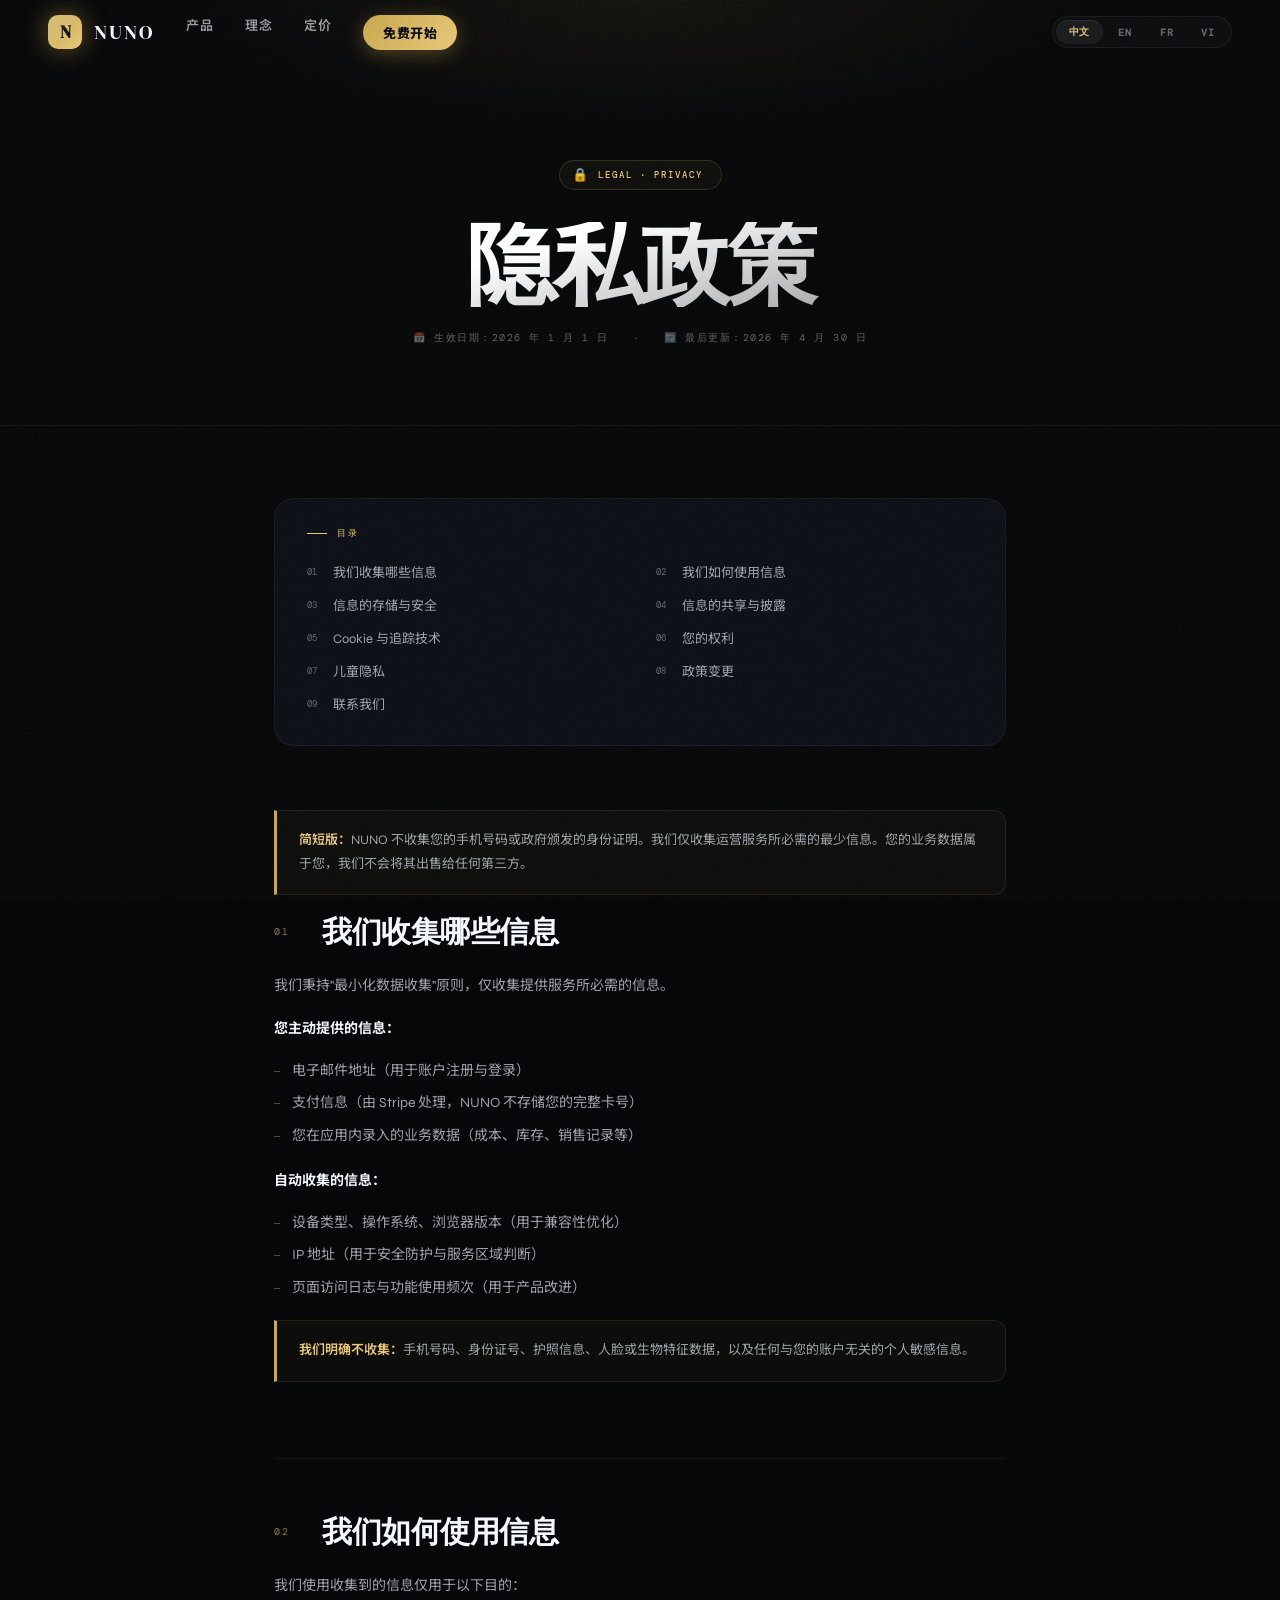
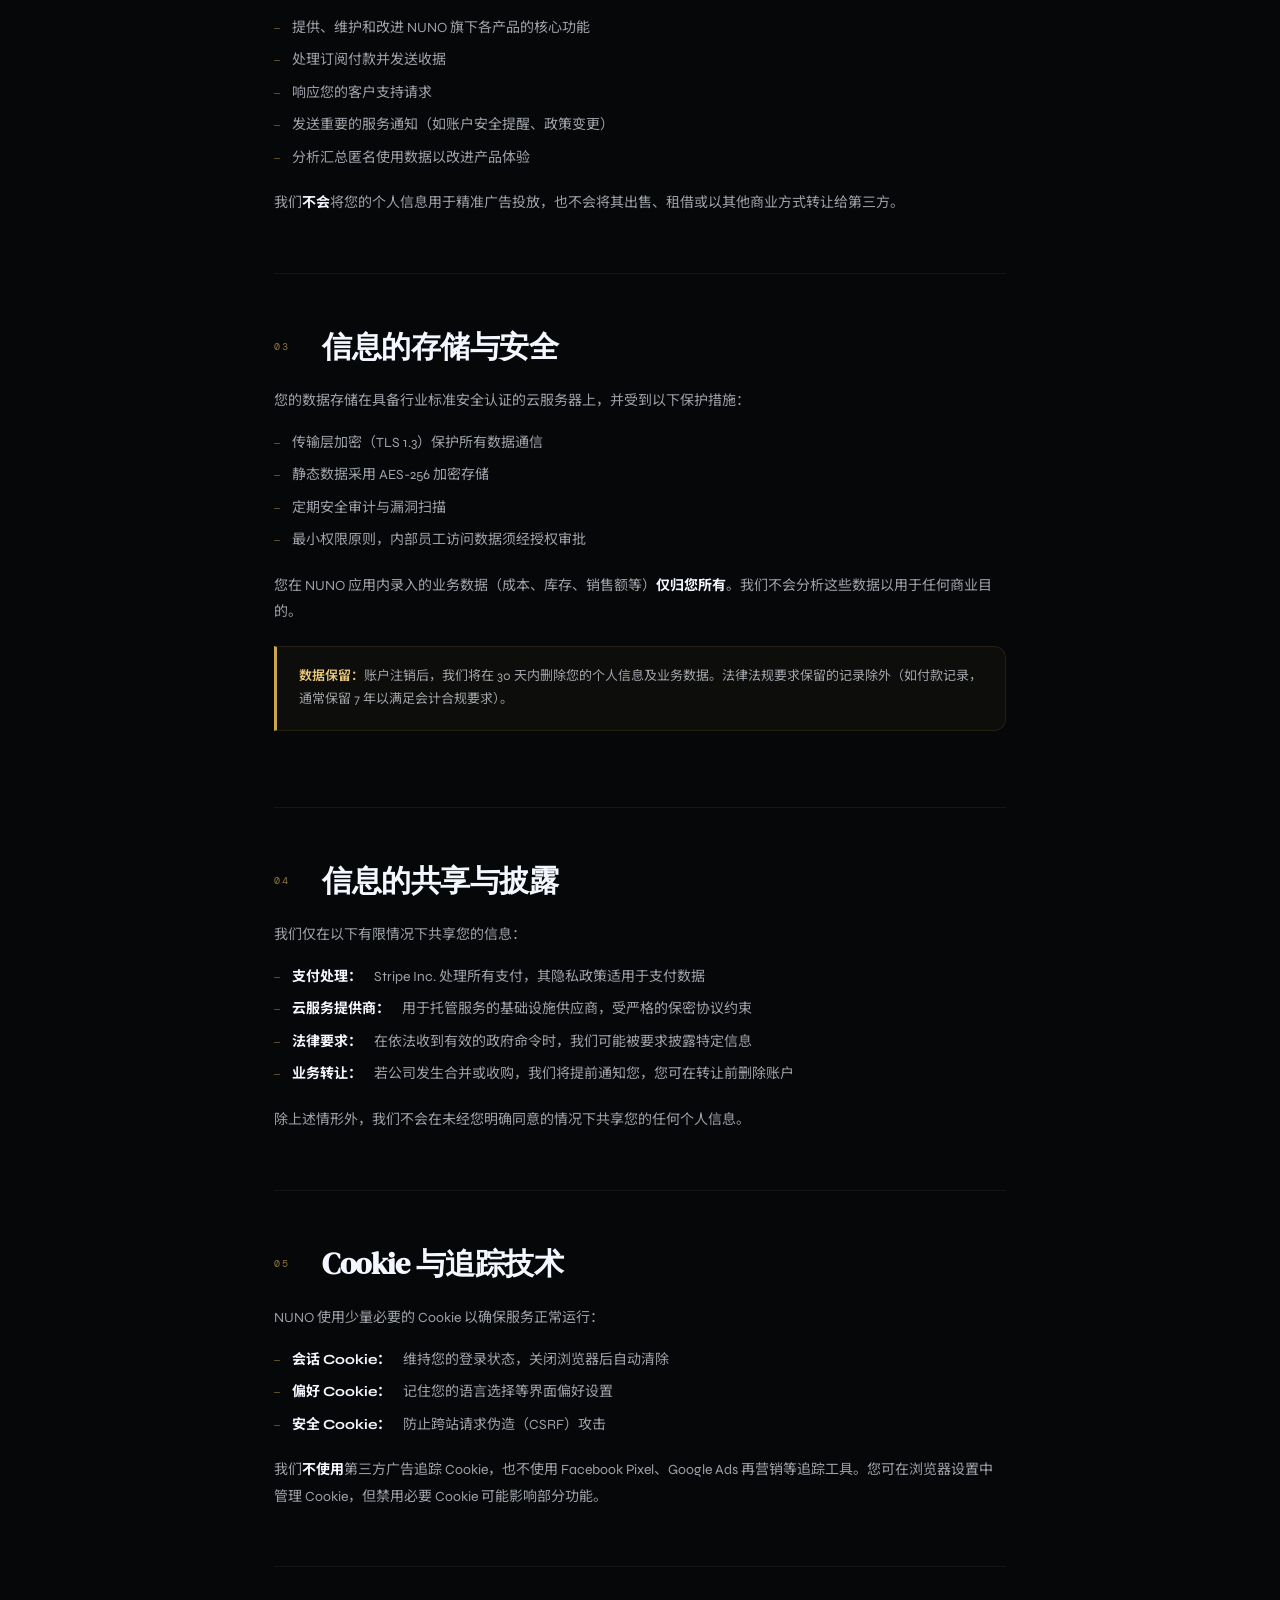
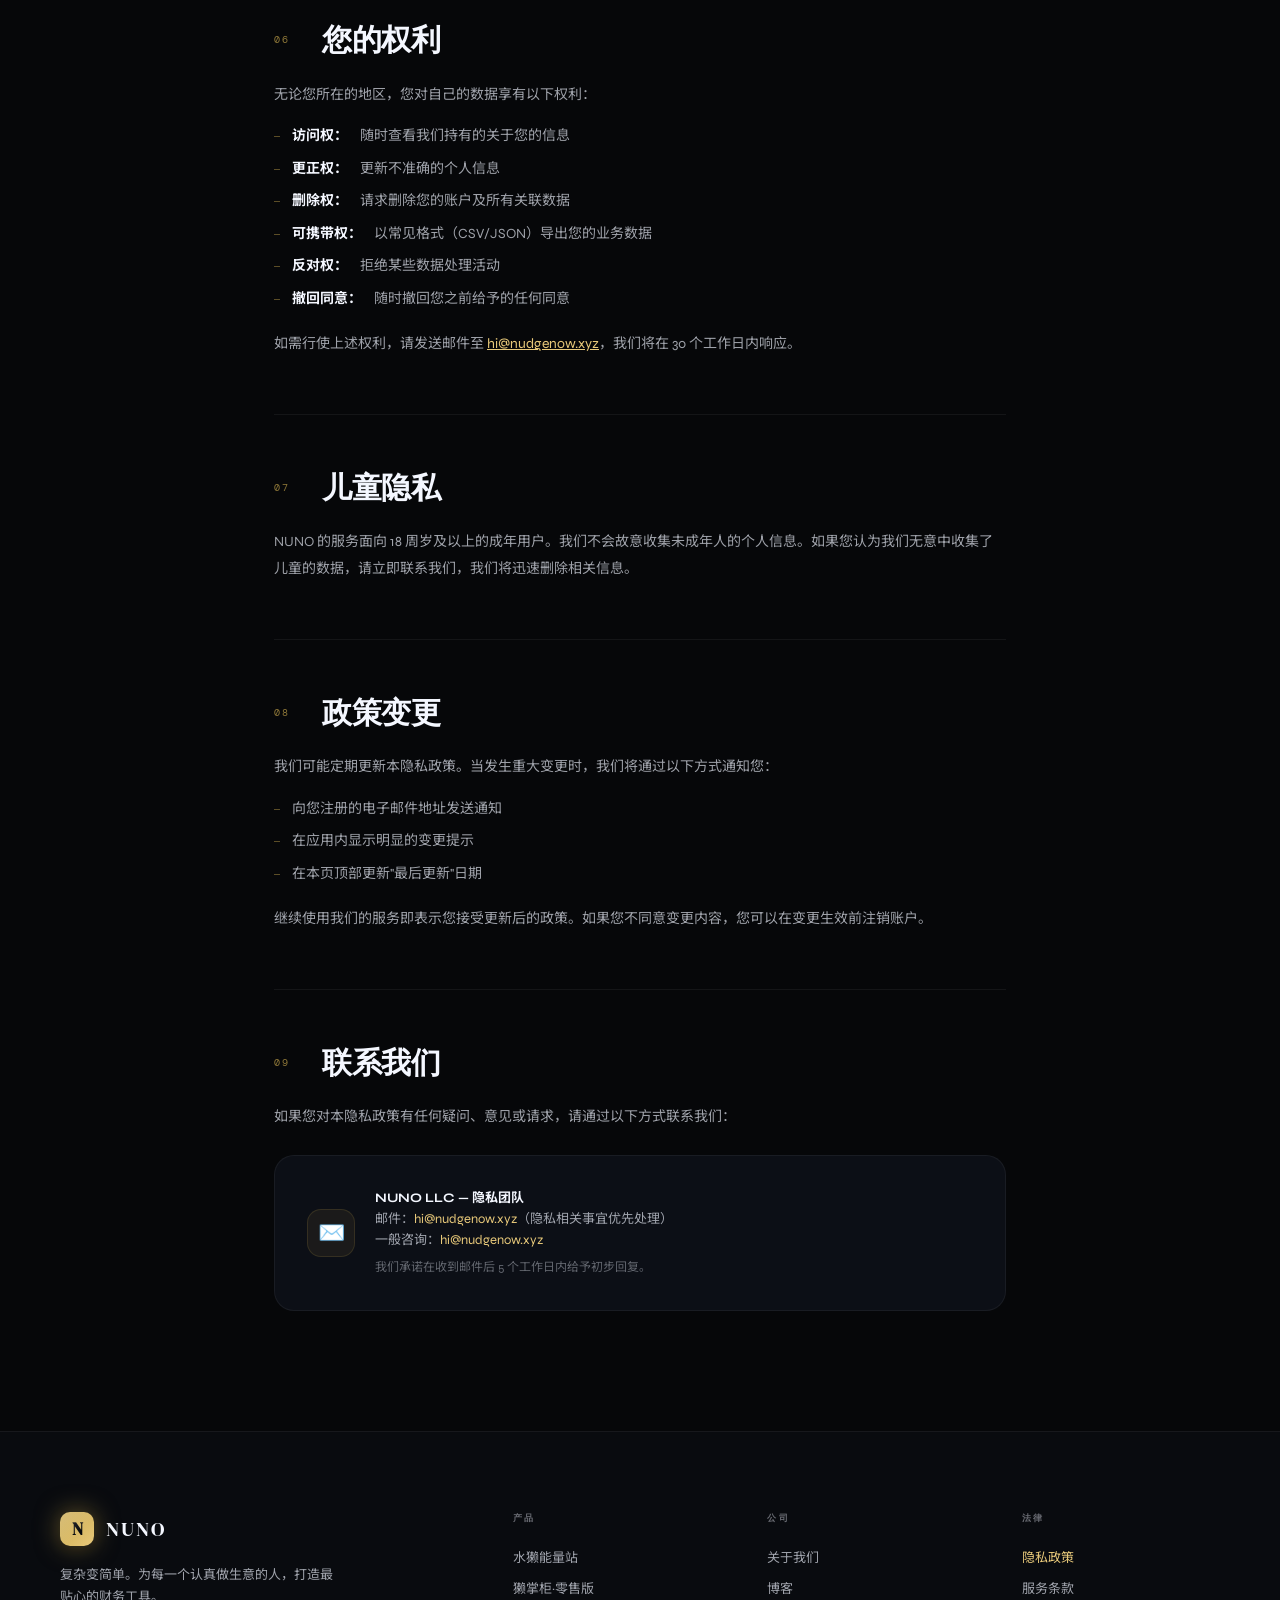
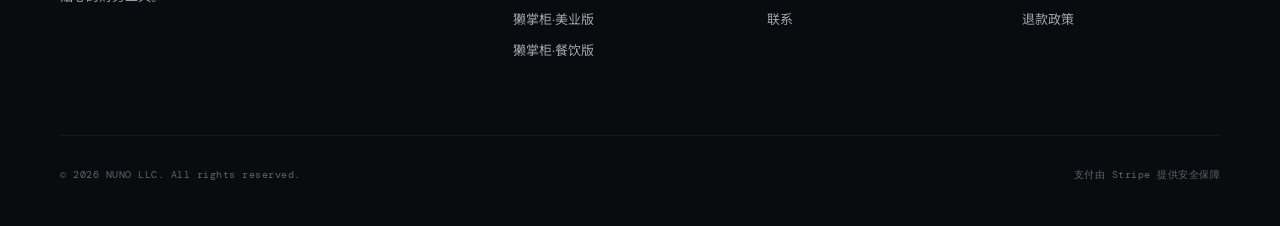
==== commit c9515c6a: "Update privacy.html" ====
--- a/privacy.html
+++ b/privacy.html
@@ -366,7 +366,7 @@
       <li><strong style="color:var(--text);">反对权：</strong>拒绝某些数据处理活动</li>
       <li><strong style="color:var(--text);">撤回同意：</strong>随时撤回您之前给予的任何同意</li>
     </ul>
-    <p>如需行使上述权利，请发送邮件至 <a href="mailto:privacy@nuno.app" style="color:var(--gold2);">privacy@nuno.app</a>，我们将在 30 个工作日内响应。</p>
+    <p>如需行使上述权利，请发送邮件至 <a href="mailto:hi@nudgenow.xyz" style="color:var(--gold2);">hi@nudgenow.xyz</a>，我们将在 30 个工作日内响应。</p>
   </div>
 
   <!-- 7 -->
@@ -404,8 +404,8 @@
       <div class="legal-contact-icon">✉️</div>
       <div class="legal-contact-info">
         <p><strong style="color:var(--text);">NUNO LLC — 隐私团队</strong></p>
-        <p>邮件：<a href="mailto:privacy@nuno.app">privacy@nuno.app</a>（隐私相关事宜优先处理）</p>
-        <p>一般咨询：<a href="mailto:hello@nuno.app">hello@nuno.app</a></p>
+        <p>邮件：<a href="mailto:hi@nudgenow.xyz">hi@nudgenow.xyz</a>（隐私相关事宜优先处理）</p>
+        <p>一般咨询：<a href="mailto:hi@nudgenow.xyz">hi@nudgenow.xyz</a></p>
         <p style="color:var(--text3);font-size:12px;margin-top:8px;">我们承诺在收到邮件后 5 个工作日内给予初步回复。</p>
       </div>
     </div>
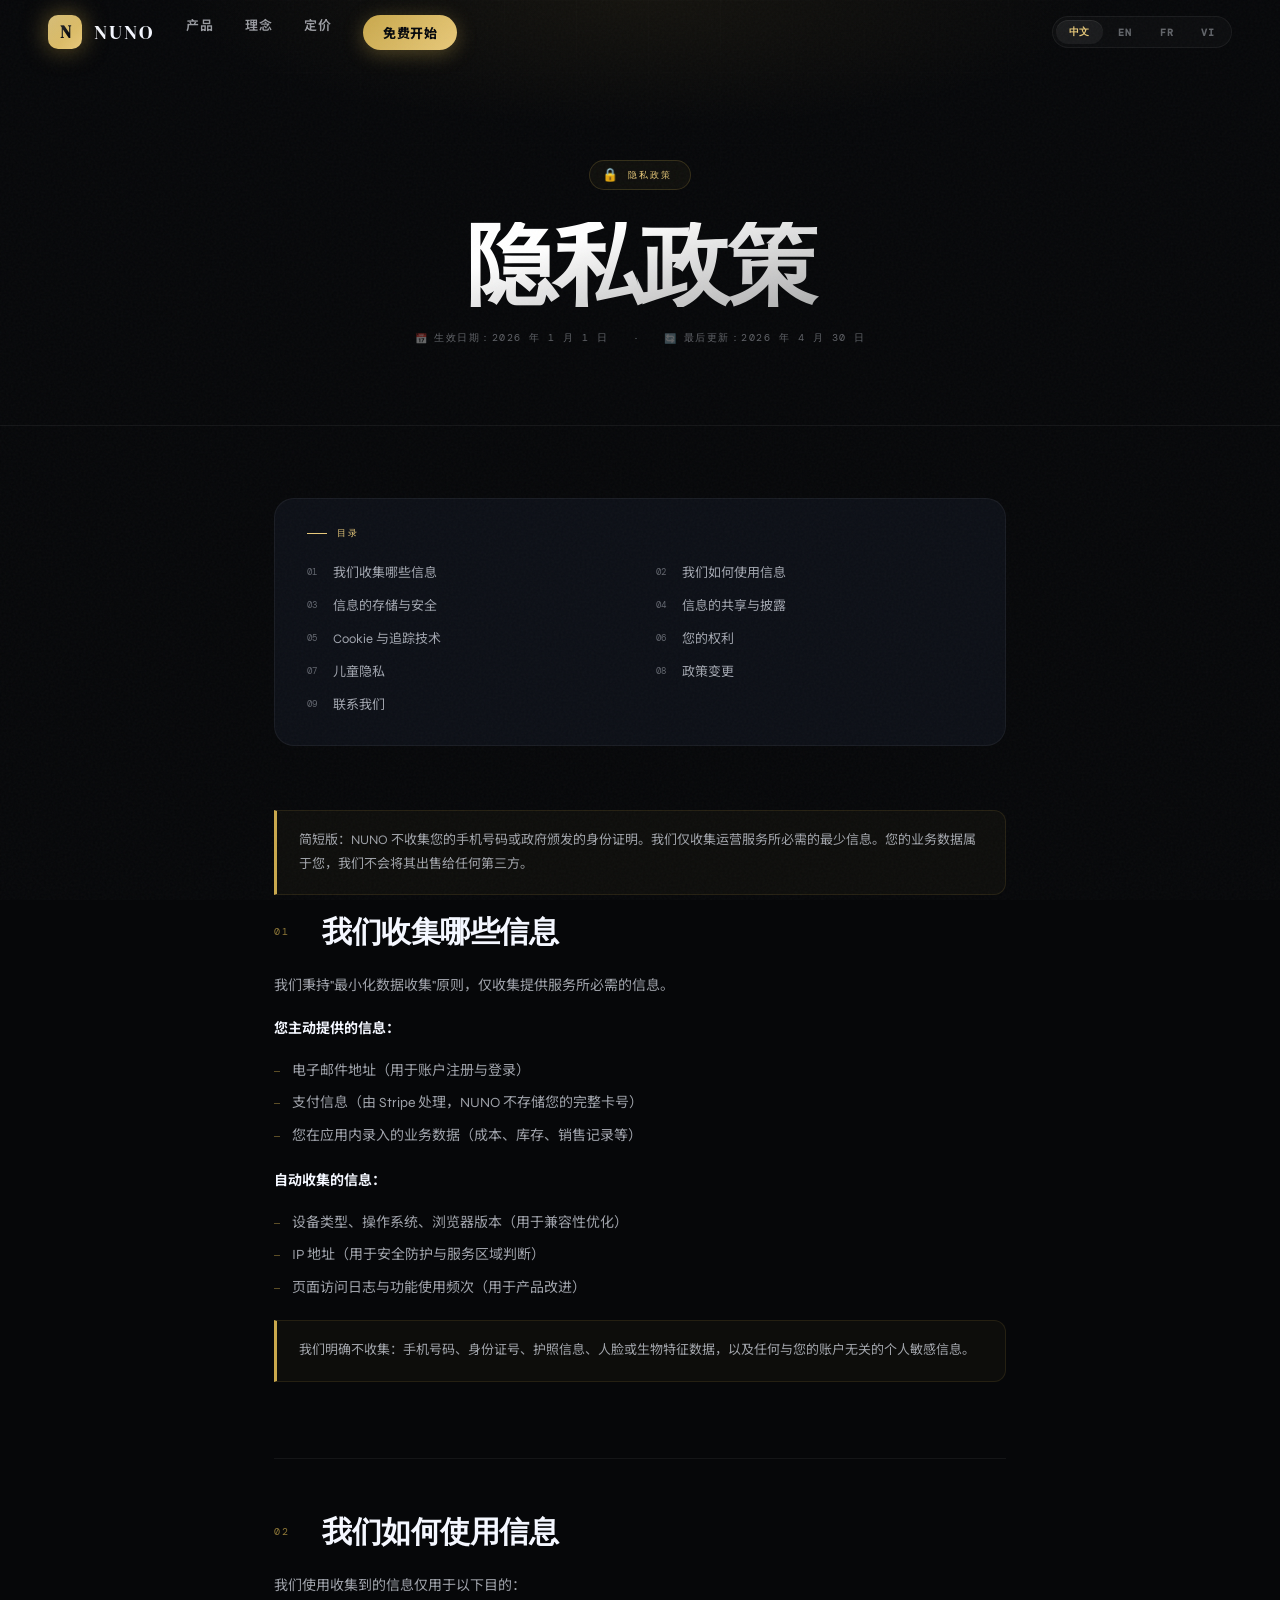
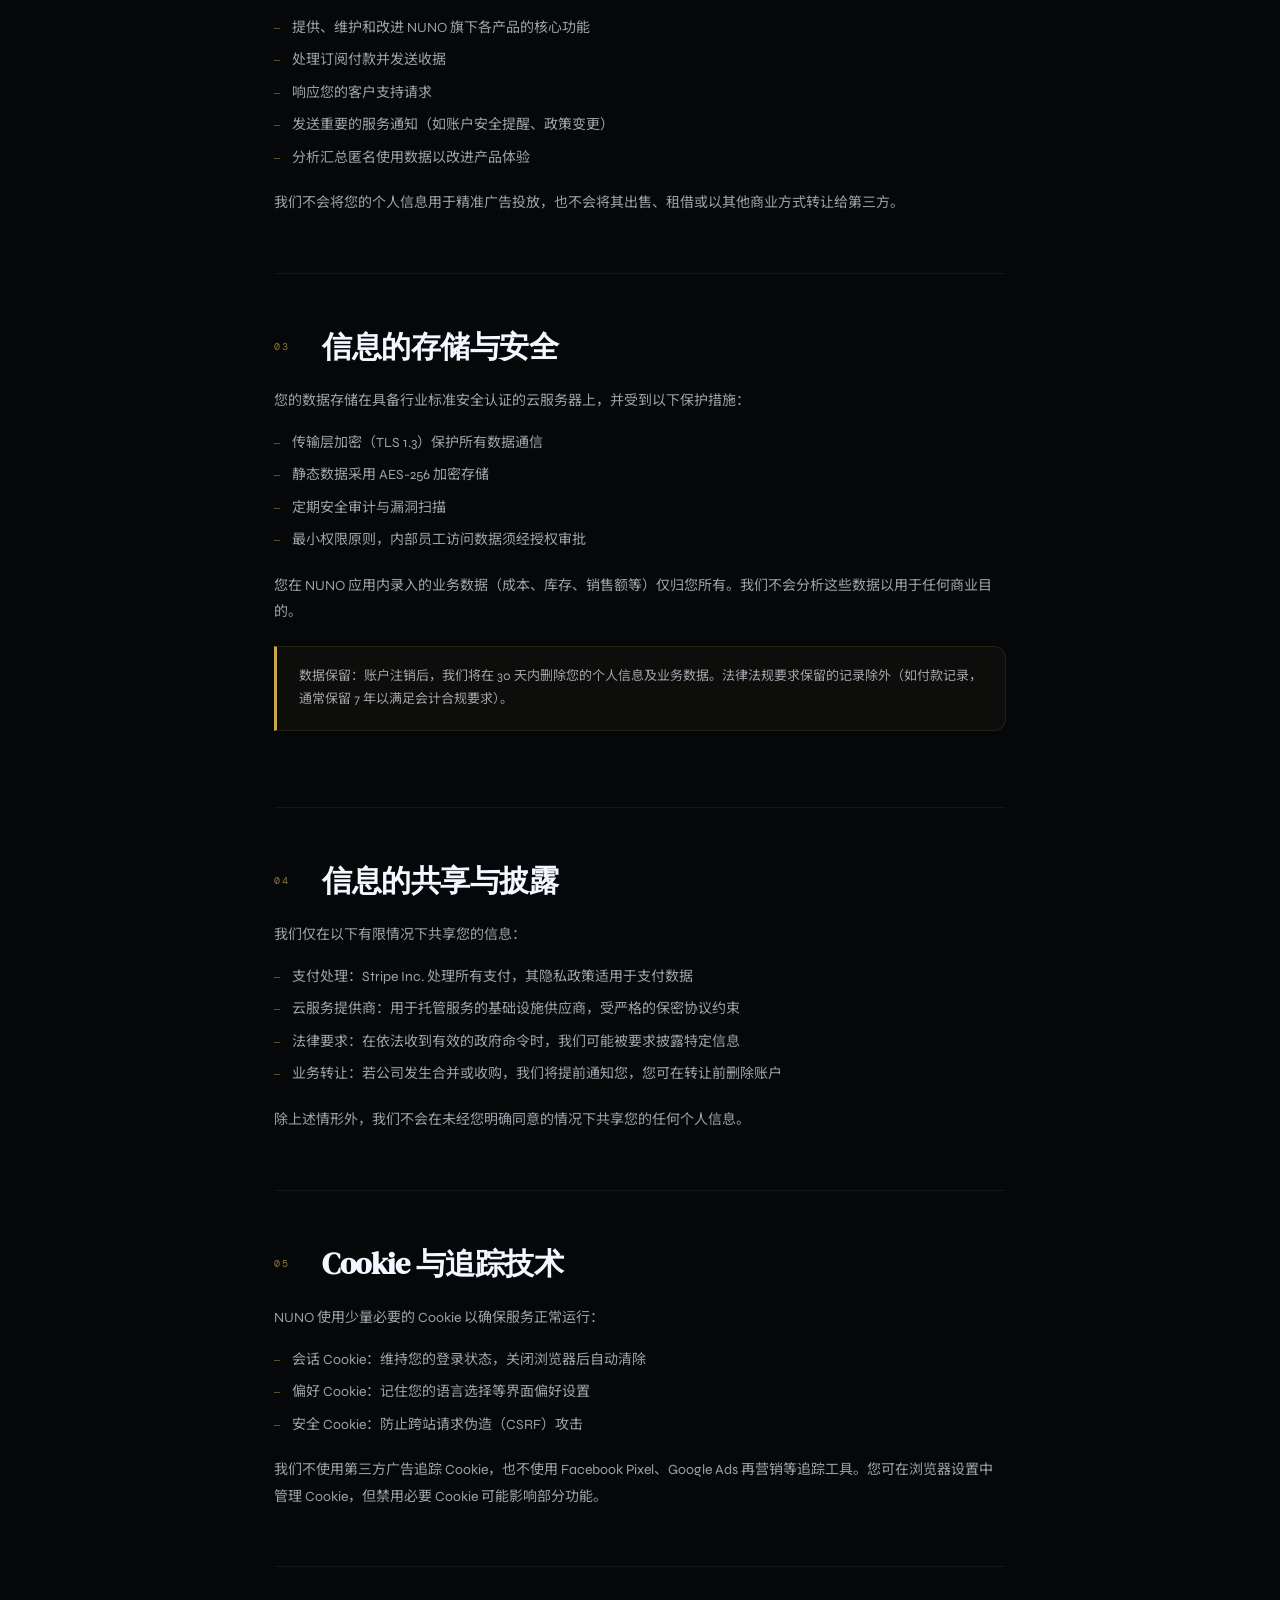
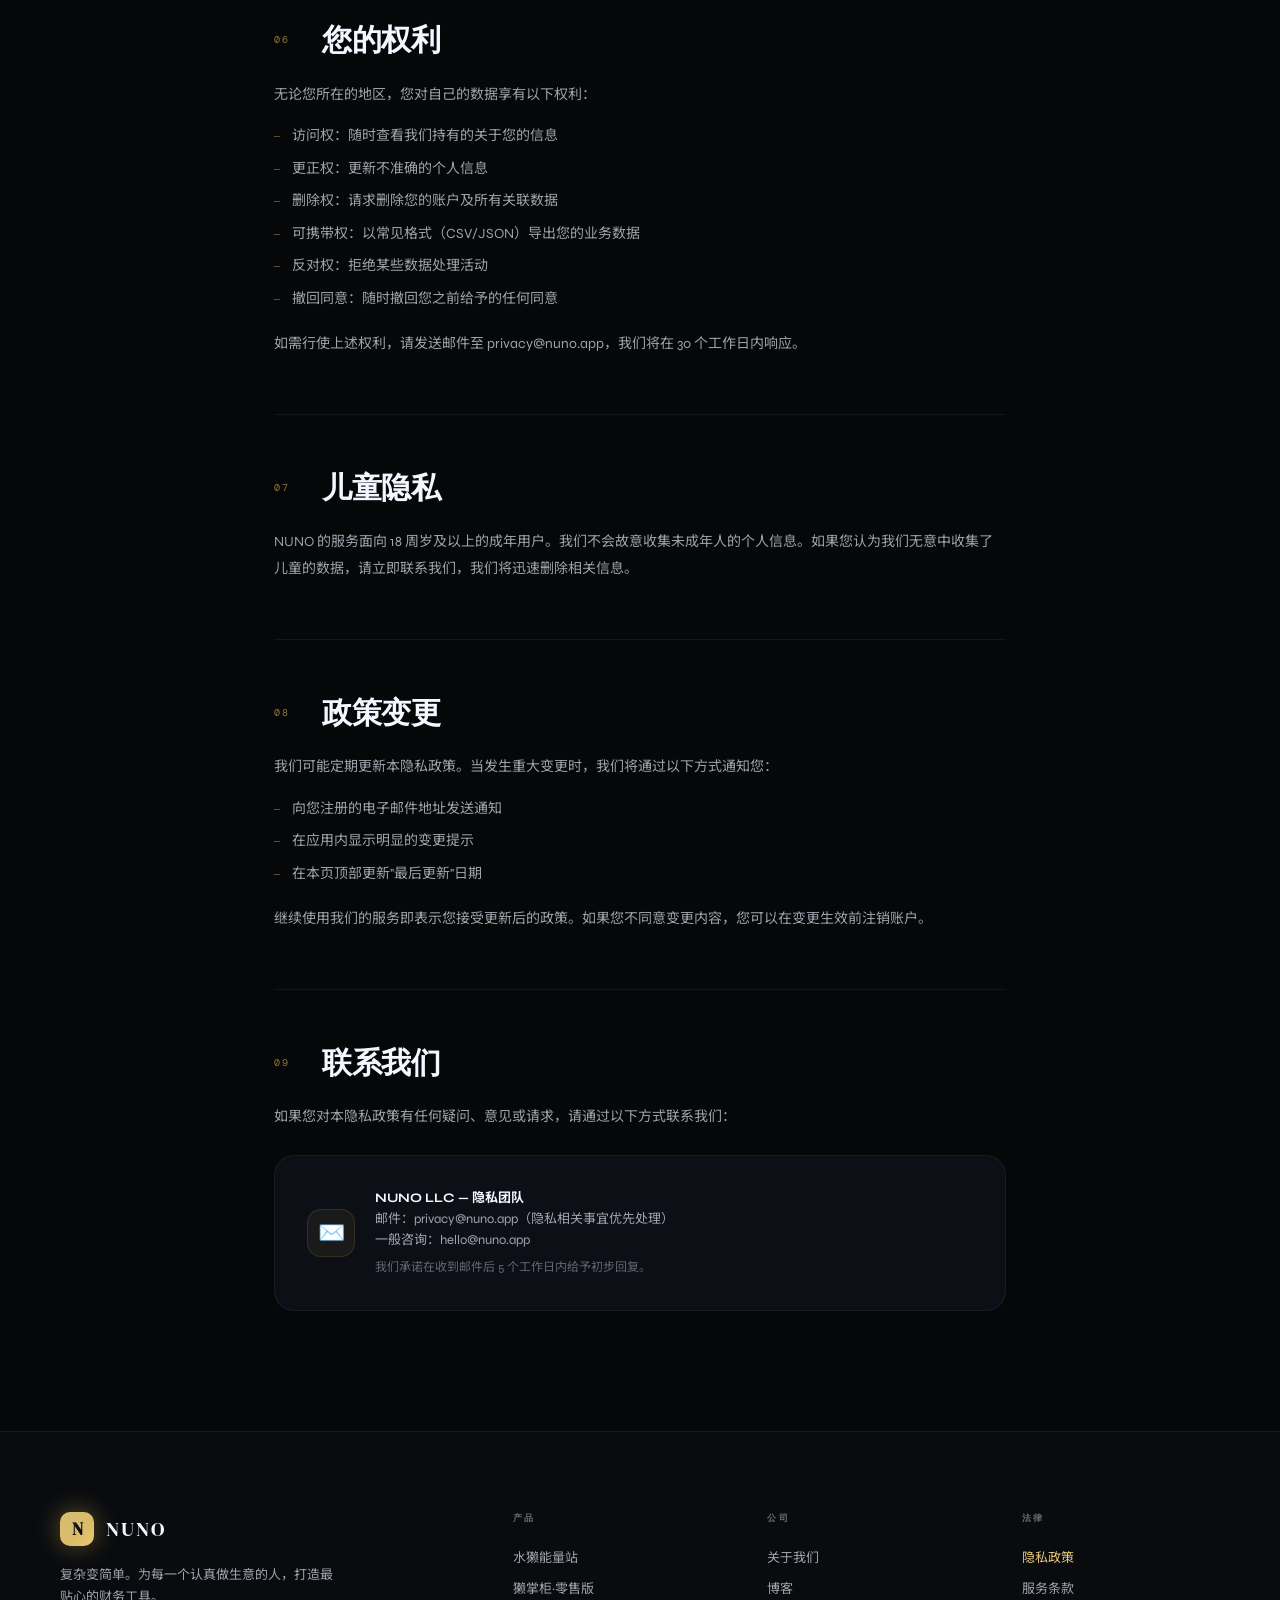
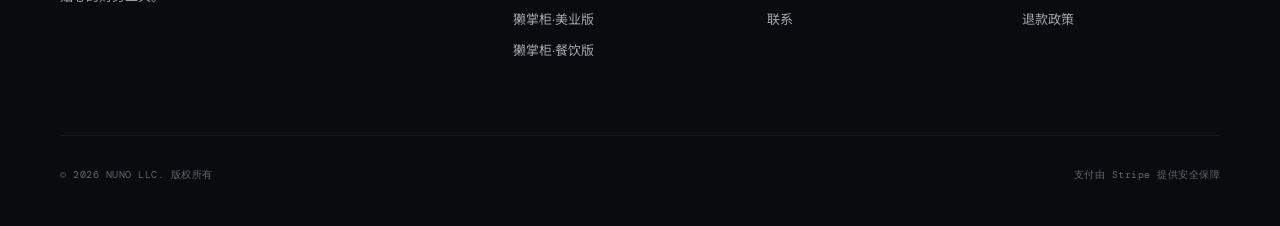
==== commit a3547053: "Update privacy.html" ====
--- a/privacy.html
+++ b/privacy.html
@@ -208,11 +208,11 @@
     <div class="nav-logo-mark">N</div>
     <span class="nav-logo-text">NUNO</span>
   </a>
-  <div class="nav-links">
-    <a href="index.html#apps">产品</a>
-    <a href="index.html#why">理念</a>
-    <a href="index.html#pricing">定价</a>
-    <a href="index.html#pricing" class="nav-cta-link">免费开始</a>
+<div class="nav-links">
+    <a href="index.html#apps" class="i18n" data-key="legal_nav_products">产品</a>
+    <a href="index.html#why" class="i18n" data-key="legal_nav_philosophy">理念</a>
+    <a href="index.html#pricing" class="i18n" data-key="legal_nav_pricing">定价</a>
+    <a href="index.html#pricing" class="nav-cta-link i18n" data-key="legal_nav_start">免费开始</a>
   </div>
   <div class="lang-switcher">
     <button class="lang-btn active" onclick="setLang('zh')">中文</button>
@@ -222,235 +222,183 @@
   </div>
 </nav>
 
-<!-- HERO -->
 <div class="legal-hero">
   <div class="legal-hero-grid"></div>
   <div class="legal-eyebrow">
-    <span class="legal-eyebrow-icon">🔒</span>
-    <span class="legal-eyebrow-text">Legal · Privacy</span>
-  </div>
-  <h1>隐私政策</h1>
+    <span style="font-size:13px;">🔒</span>
+    <span class="legal-eyebrow-text i18n" data-key="priv_badge">隐私政策</span>
+  </div>
+  <h1 class="i18n" data-key="priv_h1">隐私政策</h1>
   <div class="legal-hero-meta">
-    <span>📅 生效日期：2026 年 1 月 1 日</span>
+    <span>📅 <span class="i18n" data-key="legal_effective">生效日期：2026 年 1 月 1 日</span></span>
     <span>·</span>
-    <span>🔄 最后更新：2026 年 4 月 30 日</span>
+    <span>🔄 <span class="i18n" data-key="legal_updated">最后更新：2026 年 4 月 30 日</span></span>
   </div>
 </div>
 
-<!-- BODY -->
 <div class="legal-body">
-
-  <!-- TOC -->
   <div class="toc">
-    <div class="toc-title">目录</div>
+    <div class="toc-title"><span class="i18n" data-key="legal_toc">目录</span></div>
     <ol class="toc-list">
-      <li><a href="#s1"><span class="toc-num">01</span>我们收集哪些信息</a></li>
-      <li><a href="#s2"><span class="toc-num">02</span>我们如何使用信息</a></li>
-      <li><a href="#s3"><span class="toc-num">03</span>信息的存储与安全</a></li>
-      <li><a href="#s4"><span class="toc-num">04</span>信息的共享与披露</a></li>
-      <li><a href="#s5"><span class="toc-num">05</span>Cookie 与追踪技术</a></li>
-      <li><a href="#s6"><span class="toc-num">06</span>您的权利</a></li>
-      <li><a href="#s7"><span class="toc-num">07</span>儿童隐私</a></li>
-      <li><a href="#s8"><span class="toc-num">08</span>政策变更</a></li>
-      <li><a href="#s9"><span class="toc-num">09</span>联系我们</a></li>
+      <li><a href="#s1"><span class="toc-num">01</span><span class="i18n" data-key="priv_toc1">我们收集哪些信息</span></a></li>
+      <li><a href="#s2"><span class="toc-num">02</span><span class="i18n" data-key="priv_toc2">我们如何使用信息</span></a></li>
+      <li><a href="#s3"><span class="toc-num">03</span><span class="i18n" data-key="priv_toc3">信息的存储与安全</span></a></li>
+      <li><a href="#s4"><span class="toc-num">04</span><span class="i18n" data-key="priv_toc4">信息的共享与披露</span></a></li>
+      <li><a href="#s5"><span class="toc-num">05</span><span class="i18n" data-key="priv_toc5">Cookie 与追踪技术</span></a></li>
+      <li><a href="#s6"><span class="toc-num">06</span><span class="i18n" data-key="priv_toc6">您的权利</span></a></li>
+      <li><a href="#s7"><span class="toc-num">07</span><span class="i18n" data-key="priv_toc7">儿童隐私</span></a></li>
+      <li><a href="#s8"><span class="toc-num">08</span><span class="i18n" data-key="priv_toc8">政策变更</span></a></li>
+      <li><a href="#s9"><span class="toc-num">09</span><span class="i18n" data-key="priv_toc9">联系我们</span></a></li>
     </ol>
   </div>
 
-  <div class="legal-highlight">
-    <p><strong>简短版：</strong>NUNO 不收集您的手机号码或政府颁发的身份证明。我们仅收集运营服务所必需的最少信息。您的业务数据属于您，我们不会将其出售给任何第三方。</p>
-  </div>
-
-  <!-- 1 -->
+  <div class="legal-highlight"><p><span class="i18n" data-key="priv_summary">简短版：NUNO 不收集您的手机号码或政府颁发的身份证明。</span></p></div>
+
   <div class="legal-section" id="s1">
-    <div class="legal-section-header">
-      <span class="section-num">01</span>
-      <h2>我们收集哪些信息</h2>
-    </div>
-    <p>我们秉持"最小化数据收集"原则，仅收集提供服务所必需的信息。</p>
-    <p><strong style="color:var(--text);">您主动提供的信息：</strong></p>
-    <ul>
-      <li>电子邮件地址（用于账户注册与登录）</li>
-      <li>支付信息（由 Stripe 处理，NUNO 不存储您的完整卡号）</li>
-      <li>您在应用内录入的业务数据（成本、库存、销售记录等）</li>
-    </ul>
-    <p><strong style="color:var(--text);">自动收集的信息：</strong></p>
-    <ul>
-      <li>设备类型、操作系统、浏览器版本（用于兼容性优化）</li>
-      <li>IP 地址（用于安全防护与服务区域判断）</li>
-      <li>页面访问日志与功能使用频次（用于产品改进）</li>
-    </ul>
-    <div class="legal-highlight">
-      <p><strong>我们明确不收集：</strong>手机号码、身份证号、护照信息、人脸或生物特征数据，以及任何与您的账户无关的个人敏感信息。</p>
-    </div>
-  </div>
-
-  <!-- 2 -->
+    <div class="legal-section-header"><span class="section-num">01</span><h2 class="i18n" data-key="priv_s1_title">我们收集哪些信息</h2></div>
+    <p class="i18n" data-key="priv_s1_p1">我们秉持"最小化数据收集"原则，仅收集提供服务所必需的信息。</p>
+    <p><strong style="color:var(--text);" class="i18n" data-key="priv_s1_sub1">您主动提供的信息：</strong></p>
+    <ul>
+      <li class="i18n" data-key="priv_s1_l1">电子邮件地址（用于账户注册与登录）</li>
+      <li class="i18n" data-key="priv_s1_l2">支付信息（由 Stripe 处理，NUNO 不存储您的完整卡号）</li>
+      <li class="i18n" data-key="priv_s1_l3">您在应用内录入的业务数据（成本、库存、销售记录等）</li>
+    </ul>
+    <p><strong style="color:var(--text);" class="i18n" data-key="priv_s1_sub2">自动收集的信息：</strong></p>
+    <ul>
+      <li class="i18n" data-key="priv_s1_l4">设备类型、操作系统、浏览器版本（用于兼容性优化）</li>
+      <li class="i18n" data-key="priv_s1_l5">IP 地址（用于安全防护与服务区域判断）</li>
+      <li class="i18n" data-key="priv_s1_l6">页面访问日志与功能使用频次（用于产品改进）</li>
+    </ul>
+    <div class="legal-highlight"><p><span class="i18n" data-key="priv_s1_warn">我们明确不收集：手机号码、身份证号、护照信息、人脸或生物特征数据，以及任何与您的账户无关的个人敏感信息。</span></p></div>
+  </div>
+
   <div class="legal-section" id="s2">
-    <div class="legal-section-header">
-      <span class="section-num">02</span>
-      <h2>我们如何使用信息</h2>
-    </div>
-    <p>我们使用收集到的信息仅用于以下目的：</p>
-    <ul>
-      <li>提供、维护和改进 NUNO 旗下各产品的核心功能</li>
-      <li>处理订阅付款并发送收据</li>
-      <li>响应您的客户支持请求</li>
-      <li>发送重要的服务通知（如账户安全提醒、政策变更）</li>
-      <li>分析汇总匿名使用数据以改进产品体验</li>
-    </ul>
-    <p>我们<strong style="color:var(--text);">不会</strong>将您的个人信息用于精准广告投放，也不会将其出售、租借或以其他商业方式转让给第三方。</p>
-  </div>
-
-  <!-- 3 -->
+    <div class="legal-section-header"><span class="section-num">02</span><h2 class="i18n" data-key="priv_s2_title">我们如何使用信息</h2></div>
+    <p class="i18n" data-key="priv_s2_p1">我们使用收集到的信息仅用于以下目的：</p>
+    <ul>
+      <li class="i18n" data-key="priv_s2_l1">提供、维护和改进 NUNO 旗下各产品的核心功能</li>
+      <li class="i18n" data-key="priv_s2_l2">处理订阅付款并发送收据</li>
+      <li class="i18n" data-key="priv_s2_l3">响应您的客户支持请求</li>
+      <li class="i18n" data-key="priv_s2_l4">发送重要的服务通知（如账户安全提醒、政策变更）</li>
+      <li class="i18n" data-key="priv_s2_l5">分析汇总匿名使用数据以改进产品体验</li>
+    </ul>
+    <p class="i18n" data-key="priv_s2_p2">我们不会将您的个人信息用于精准广告投放，也不会将其出售、租借或以其他商业方式转让给第三方。</p>
+  </div>
+
   <div class="legal-section" id="s3">
-    <div class="legal-section-header">
-      <span class="section-num">03</span>
-      <h2>信息的存储与安全</h2>
-    </div>
-    <p>您的数据存储在具备行业标准安全认证的云服务器上，并受到以下保护措施：</p>
-    <ul>
-      <li>传输层加密（TLS 1.3）保护所有数据通信</li>
-      <li>静态数据采用 AES-256 加密存储</li>
-      <li>定期安全审计与漏洞扫描</li>
-      <li>最小权限原则，内部员工访问数据须经授权审批</li>
-    </ul>
-    <p>您在 NUNO 应用内录入的业务数据（成本、库存、销售额等）<strong style="color:var(--text);">仅归您所有</strong>。我们不会分析这些数据以用于任何商业目的。</p>
-    <div class="legal-highlight">
-      <p><strong>数据保留：</strong>账户注销后，我们将在 30 天内删除您的个人信息及业务数据。法律法规要求保留的记录除外（如付款记录，通常保留 7 年以满足会计合规要求）。</p>
-    </div>
-  </div>
-
-  <!-- 4 -->
+    <div class="legal-section-header"><span class="section-num">03</span><h2 class="i18n" data-key="priv_s3_title">信息的存储与安全</h2></div>
+    <p class="i18n" data-key="priv_s3_p1">您的数据存储在具备行业标准安全认证的云服务器上，并受到以下保护措施：</p>
+    <ul>
+      <li class="i18n" data-key="priv_s3_l1">传输层加密（TLS 1.3）保护所有数据通信</li>
+      <li class="i18n" data-key="priv_s3_l2">静态数据采用 AES-256 加密存储</li>
+      <li class="i18n" data-key="priv_s3_l3">定期安全审计与漏洞扫描</li>
+      <li class="i18n" data-key="priv_s3_l4">最小权限原则，内部员工访问数据须经授权审批</li>
+    </ul>
+    <p class="i18n" data-key="priv_s3_p2">您在 NUNO 应用内录入的业务数据仅归您所有。我们不会分析这些数据以用于任何商业目的。</p>
+    <div class="legal-highlight"><p><span class="i18n" data-key="priv_s3_warn">数据保留：账户注销后，我们将在 30 天内删除您的个人信息及业务数据。法律法规要求保留的记录除外。</span></p></div>
+  </div>
+
   <div class="legal-section" id="s4">
-    <div class="legal-section-header">
-      <span class="section-num">04</span>
-      <h2>信息的共享与披露</h2>
-    </div>
-    <p>我们仅在以下有限情况下共享您的信息：</p>
-    <ul>
-      <li><strong style="color:var(--text);">支付处理：</strong>Stripe Inc. 处理所有支付，其隐私政策适用于支付数据</li>
-      <li><strong style="color:var(--text);">云服务提供商：</strong>用于托管服务的基础设施供应商，受严格的保密协议约束</li>
-      <li><strong style="color:var(--text);">法律要求：</strong>在依法收到有效的政府命令时，我们可能被要求披露特定信息</li>
-      <li><strong style="color:var(--text);">业务转让：</strong>若公司发生合并或收购，我们将提前通知您，您可在转让前删除账户</li>
-    </ul>
-    <p>除上述情形外，我们不会在未经您明确同意的情况下共享您的任何个人信息。</p>
-  </div>
-
-  <!-- 5 -->
+    <div class="legal-section-header"><span class="section-num">04</span><h2 class="i18n" data-key="priv_s4_title">信息的共享与披露</h2></div>
+    <p class="i18n" data-key="priv_s4_p1">我们仅在以下有限情况下共享您的信息：</p>
+    <ul>
+      <li class="i18n" data-key="priv_s4_l1">支付处理：Stripe Inc. 处理所有支付，其隐私政策适用于支付数据</li>
+      <li class="i18n" data-key="priv_s4_l2">云服务提供商：用于托管服务的基础设施供应商，受严格的保密协议约束</li>
+      <li class="i18n" data-key="priv_s4_l3">法律要求：在依法收到有效的政府命令时，我们可能被要求披露特定信息</li>
+      <li class="i18n" data-key="priv_s4_l4">业务转让：若公司发生合并或收购，我们将提前通知您，您可在转让前删除账户</li>
+    </ul>
+    <p class="i18n" data-key="priv_s4_p2">除上述情形外，我们不会在未经您明确同意的情况下共享您的任何个人信息。</p>
+  </div>
+
   <div class="legal-section" id="s5">
-    <div class="legal-section-header">
-      <span class="section-num">05</span>
-      <h2>Cookie 与追踪技术</h2>
-    </div>
-    <p>NUNO 使用少量必要的 Cookie 以确保服务正常运行：</p>
-    <ul>
-      <li><strong style="color:var(--text);">会话 Cookie：</strong>维持您的登录状态，关闭浏览器后自动清除</li>
-      <li><strong style="color:var(--text);">偏好 Cookie：</strong>记住您的语言选择等界面偏好设置</li>
-      <li><strong style="color:var(--text);">安全 Cookie：</strong>防止跨站请求伪造（CSRF）攻击</li>
-    </ul>
-    <p>我们<strong style="color:var(--text);">不使用</strong>第三方广告追踪 Cookie，也不使用 Facebook Pixel、Google Ads 再营销等追踪工具。您可在浏览器设置中管理 Cookie，但禁用必要 Cookie 可能影响部分功能。</p>
-  </div>
-
-  <!-- 6 -->
+    <div class="legal-section-header"><span class="section-num">05</span><h2 class="i18n" data-key="priv_s5_title">Cookie 与追踪技术</h2></div>
+    <p class="i18n" data-key="priv_s5_p1">NUNO 使用少量必要的 Cookie 以确保服务正常运行：</p>
+    <ul>
+      <li class="i18n" data-key="priv_s5_l1">会话 Cookie：维持您的登录状态，关闭浏览器后自动清除</li>
+      <li class="i18n" data-key="priv_s5_l2">偏好 Cookie：记住您的语言选择等界面偏好设置</li>
+      <li class="i18n" data-key="priv_s5_l3">安全 Cookie：防止跨站请求伪造（CSRF）攻击</li>
+    </ul>
+    <p class="i18n" data-key="priv_s5_p2">我们不使用第三方广告追踪 Cookie，也不使用 Facebook Pixel、Google Ads 再营销等追踪工具。</p>
+  </div>
+
   <div class="legal-section" id="s6">
-    <div class="legal-section-header">
-      <span class="section-num">06</span>
-      <h2>您的权利</h2>
-    </div>
-    <p>无论您所在的地区，您对自己的数据享有以下权利：</p>
-    <ul>
-      <li><strong style="color:var(--text);">访问权：</strong>随时查看我们持有的关于您的信息</li>
-      <li><strong style="color:var(--text);">更正权：</strong>更新不准确的个人信息</li>
-      <li><strong style="color:var(--text);">删除权：</strong>请求删除您的账户及所有关联数据</li>
-      <li><strong style="color:var(--text);">可携带权：</strong>以常见格式（CSV/JSON）导出您的业务数据</li>
-      <li><strong style="color:var(--text);">反对权：</strong>拒绝某些数据处理活动</li>
-      <li><strong style="color:var(--text);">撤回同意：</strong>随时撤回您之前给予的任何同意</li>
-    </ul>
-    <p>如需行使上述权利，请发送邮件至 <a href="mailto:hi@nudgenow.xyz" style="color:var(--gold2);">hi@nudgenow.xyz</a>，我们将在 30 个工作日内响应。</p>
-  </div>
-
-  <!-- 7 -->
+    <div class="legal-section-header"><span class="section-num">06</span><h2 class="i18n" data-key="priv_s6_title">您的权利</h2></div>
+    <p class="i18n" data-key="priv_s6_p1">无论您所在的地区，您对自己的数据享有以下权利：</p>
+    <ul>
+      <li class="i18n" data-key="priv_s6_l1">访问权：随时查看我们持有的关于您的信息</li>
+      <li class="i18n" data-key="priv_s6_l2">更正权：更新不准确的个人信息</li>
+      <li class="i18n" data-key="priv_s6_l3">删除权：请求删除您的账户及所有关联数据</li>
+      <li class="i18n" data-key="priv_s6_l4">可携带权：以常见格式（CSV/JSON）导出您的业务数据</li>
+      <li class="i18n" data-key="priv_s6_l5">反对权：拒绝某些数据处理活动</li>
+      <li class="i18n" data-key="priv_s6_l6">撤回同意：随时撤回您之前给予的任何同意</li>
+    </ul>
+    <p class="i18n" data-key="priv_s6_p2">如需行使上述权利，请发送邮件至 privacy@nuno.app，我们将在 30 个工作日内响应。</p>
+  </div>
+
   <div class="legal-section" id="s7">
-    <div class="legal-section-header">
-      <span class="section-num">07</span>
-      <h2>儿童隐私</h2>
-    </div>
-    <p>NUNO 的服务面向 18 周岁及以上的成年用户。我们不会故意收集未成年人的个人信息。如果您认为我们无意中收集了儿童的数据，请立即联系我们，我们将迅速删除相关信息。</p>
-  </div>
-
-  <!-- 8 -->
+    <div class="legal-section-header"><span class="section-num">07</span><h2 class="i18n" data-key="priv_s7_title">儿童隐私</h2></div>
+    <p class="i18n" data-key="priv_s7_p1">NUNO 的服务面向 18 周岁及以上的成年用户。我们不会故意收集未成年人的个人信息。如果您认为我们无意中收集了儿童的数据，请立即联系我们，我们将迅速删除相关信息。</p>
+  </div>
+
   <div class="legal-section" id="s8">
-    <div class="legal-section-header">
-      <span class="section-num">08</span>
-      <h2>政策变更</h2>
-    </div>
-    <p>我们可能定期更新本隐私政策。当发生重大变更时，我们将通过以下方式通知您：</p>
-    <ul>
-      <li>向您注册的电子邮件地址发送通知</li>
-      <li>在应用内显示明显的变更提示</li>
-      <li>在本页顶部更新"最后更新"日期</li>
-    </ul>
-    <p>继续使用我们的服务即表示您接受更新后的政策。如果您不同意变更内容，您可以在变更生效前注销账户。</p>
-  </div>
-
-  <!-- 9 -->
+    <div class="legal-section-header"><span class="section-num">08</span><h2 class="i18n" data-key="priv_s8_title">政策变更</h2></div>
+    <p class="i18n" data-key="priv_s8_p1">我们可能定期更新本隐私政策。当发生重大变更时，我们将通过以下方式通知您：</p>
+    <ul>
+      <li class="i18n" data-key="priv_s8_l1">向您注册的电子邮件地址发送通知</li>
+      <li class="i18n" data-key="priv_s8_l2">在应用内显示明显的变更提示</li>
+      <li class="i18n" data-key="priv_s8_l3">在本页顶部更新"最后更新"日期</li>
+    </ul>
+    <p class="i18n" data-key="priv_s8_p2">继续使用我们的服务即表示您接受更新后的政策。如果您不同意变更内容，您可以在变更生效前注销账户。</p>
+  </div>
+
   <div class="legal-section" id="s9">
-    <div class="legal-section-header">
-      <span class="section-num">09</span>
-      <h2>联系我们</h2>
-    </div>
-    <p>如果您对本隐私政策有任何疑问、意见或请求，请通过以下方式联系我们：</p>
+    <div class="legal-section-header"><span class="section-num">09</span><h2 class="i18n" data-key="priv_s9_title">联系我们</h2></div>
+    <p class="i18n" data-key="priv_s9_p1">如果您对本隐私政策有任何疑问、意见或请求，请通过以下方式联系我们：</p>
     <div class="legal-contact-card">
       <div class="legal-contact-icon">✉️</div>
       <div class="legal-contact-info">
-        <p><strong style="color:var(--text);">NUNO LLC — 隐私团队</strong></p>
-        <p>邮件：<a href="mailto:hi@nudgenow.xyz">hi@nudgenow.xyz</a>（隐私相关事宜优先处理）</p>
-        <p>一般咨询：<a href="mailto:hi@nudgenow.xyz">hi@nudgenow.xyz</a></p>
-        <p style="color:var(--text3);font-size:12px;margin-top:8px;">我们承诺在收到邮件后 5 个工作日内给予初步回复。</p>
+        <p><strong style="color:var(--text);" class="i18n" data-key="priv_contact_name">NUNO LLC — 隐私团队</strong></p>
+        <p class="i18n" data-key="priv_contact_email">邮件：privacy@nuno.app（隐私相关事宜优先处理）</p>
+        <p class="i18n" data-key="priv_contact_general">一般咨询：hello@nuno.app</p>
+        <p style="color:var(--text3);font-size:12px;margin-top:8px;" class="i18n" data-key="priv_contact_note">我们承诺在收到邮件后 5 个工作日内给予初步回复。</p>
       </div>
     </div>
   </div>
-
 </div>
 
-<!-- FOOTER -->
 <footer>
   <div class="footer-inner">
     <div class="footer-top">
       <div>
-        <a href="index.html" class="nav-logo" style="text-decoration:none;">
-          <div class="nav-logo-mark">N</div>
-          <span class="nav-logo-text">NUNO</span>
-        </a>
-        <p class="footer-brand-desc">复杂变简单。为每一个认真做生意的人，打造最贴心的财务工具。</p>
+        <a href="index.html" class="nav-logo" style="text-decoration:none;"><div class="nav-logo-mark">N</div><span class="nav-logo-text">NUNO</span></a>
+        <p class="footer-brand-desc i18n" data-key="footer_desc">复杂变简单。为每一个认真做生意的人，打造最贴心的财务工具。</p>
       </div>
       <div class="footer-col">
-        <h5>产品</h5>
-        <a href="#">水獭能量站</a>
-        <a href="#">獭掌柜·零售版</a>
-        <a href="#">獭掌柜·美业版</a>
-        <a href="#">獭掌柜·餐饮版</a>
+        <h5 class="i18n" data-key="footer_products">产品</h5>
+        <a href="#" class="i18n" data-key="app1_name">水獭能量站</a>
+        <a href="#" class="i18n" data-key="app2_name">獭掌柜·零售版</a>
+        <a href="#" class="i18n" data-key="app3_name">獭掌柜·美业版</a>
+        <a href="#" class="i18n" data-key="app4_name">獭掌柜·餐饮版</a>
       </div>
       <div class="footer-col">
-        <h5>公司</h5>
-        <a href="#">关于我们</a>
-        <a href="#">博客</a>
-        <a href="#">联系</a>
+        <h5 class="i18n" data-key="footer_company">公司</h5>
+        <a href="#" class="i18n" data-key="footer_about">关于我们</a>
+        <a href="#" class="i18n" data-key="footer_blog">博客</a>
+        <a href="#" class="i18n" data-key="footer_contact">联系</a>
       </div>
       <div class="footer-col">
-        <h5>法律</h5>
-        <a href="privacy.html" style="color:var(--gold2);">隐私政策</a>
-        <a href="terms.html">服务条款</a>
-        <a href="refund.html">退款政策</a>
+        <h5 class="i18n" data-key="footer_legal">法律</h5>
+        <a href="privacy.html" style="color:var(--gold2);" class="i18n" data-key="footer_privacy">隐私政策</a>
+        <a href="terms.html" class="i18n" data-key="footer_terms">服务条款</a>
+        <a href="refund.html" class="i18n" data-key="footer_refund">退款政策</a>
       </div>
     </div>
     <div class="footer-bottom">
-      <span>© 2026 NUNO LLC. All rights reserved.</span>
-      <span>支付由 Stripe 提供安全保障</span>
+      <span>© 2026 NUNO LLC. <span class="i18n" data-key="footer_rights">版权所有</span></span>
+      <span class="i18n" data-key="footer_stripe_note">支付由 Stripe 提供安全保障</span>
     </div>
   </div>
 </footer>
-
 <script src="nuno.js"></script>
 </body>
 </html>
